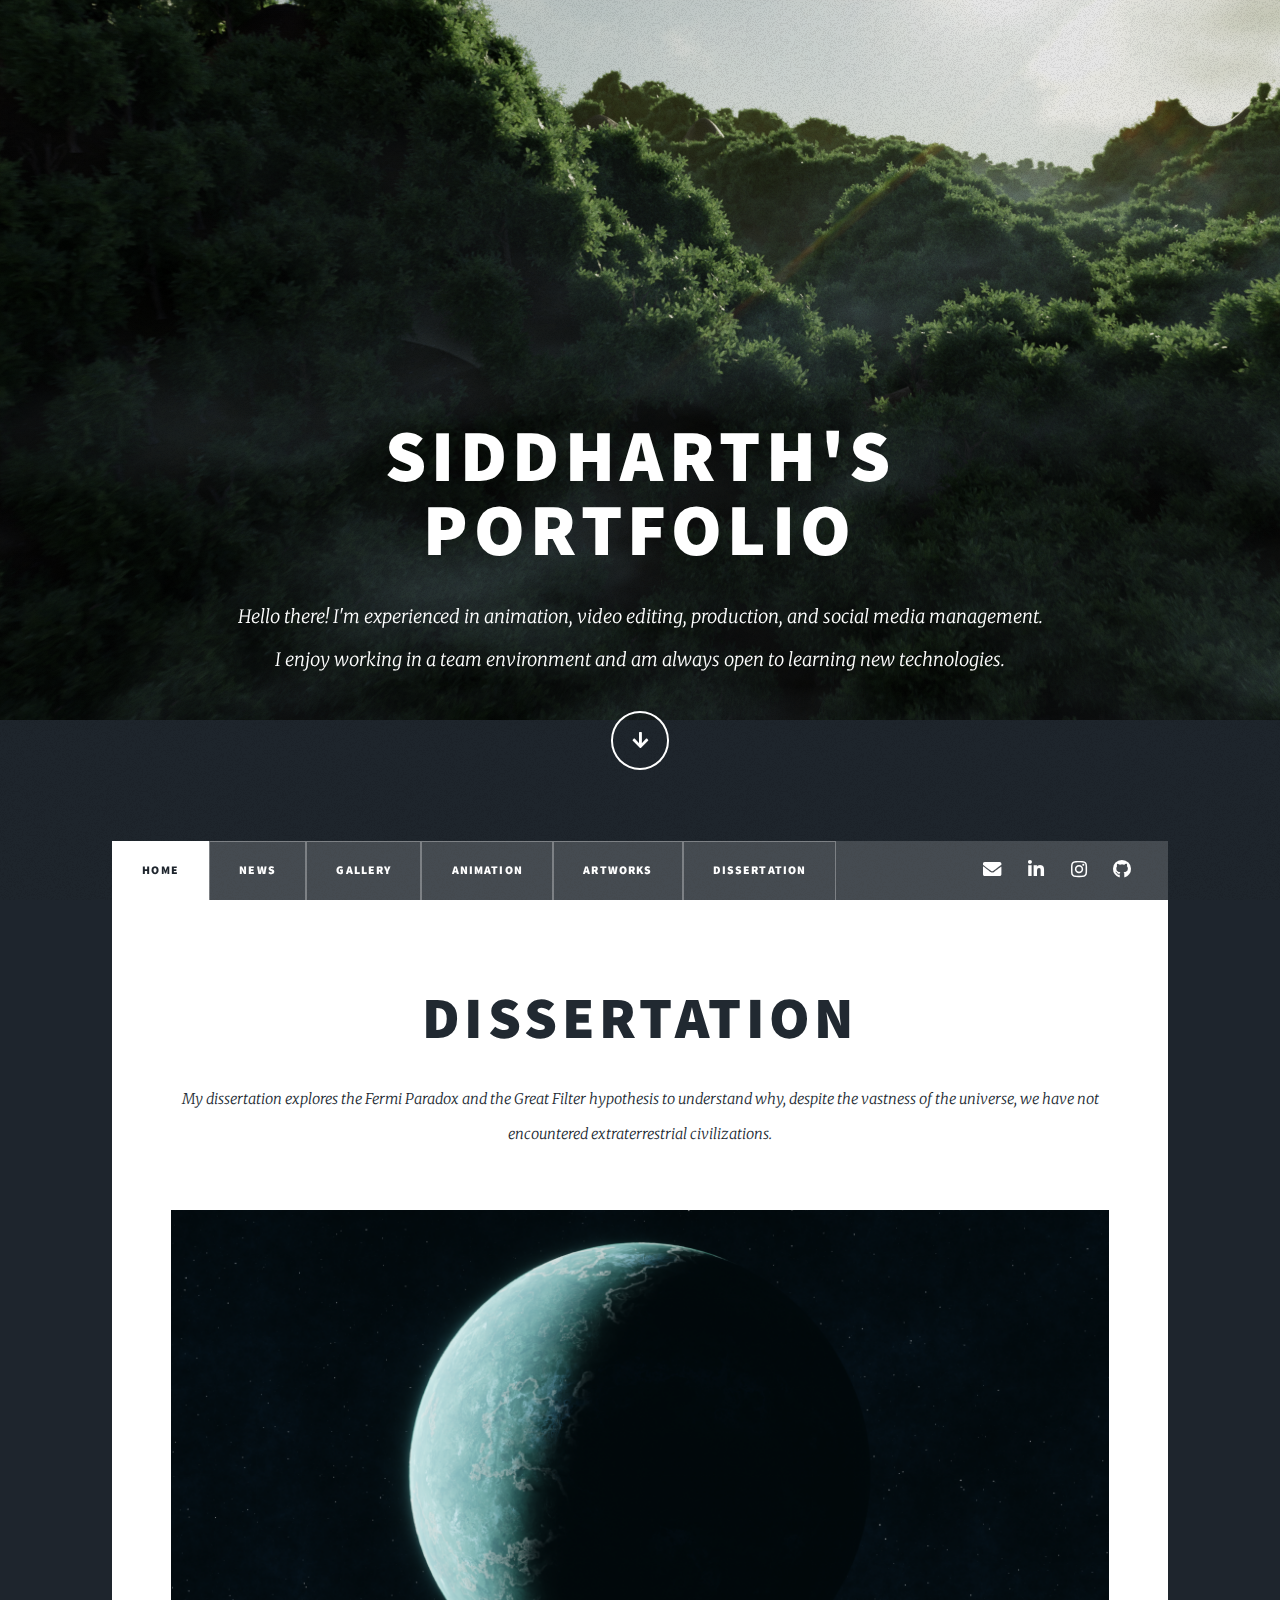
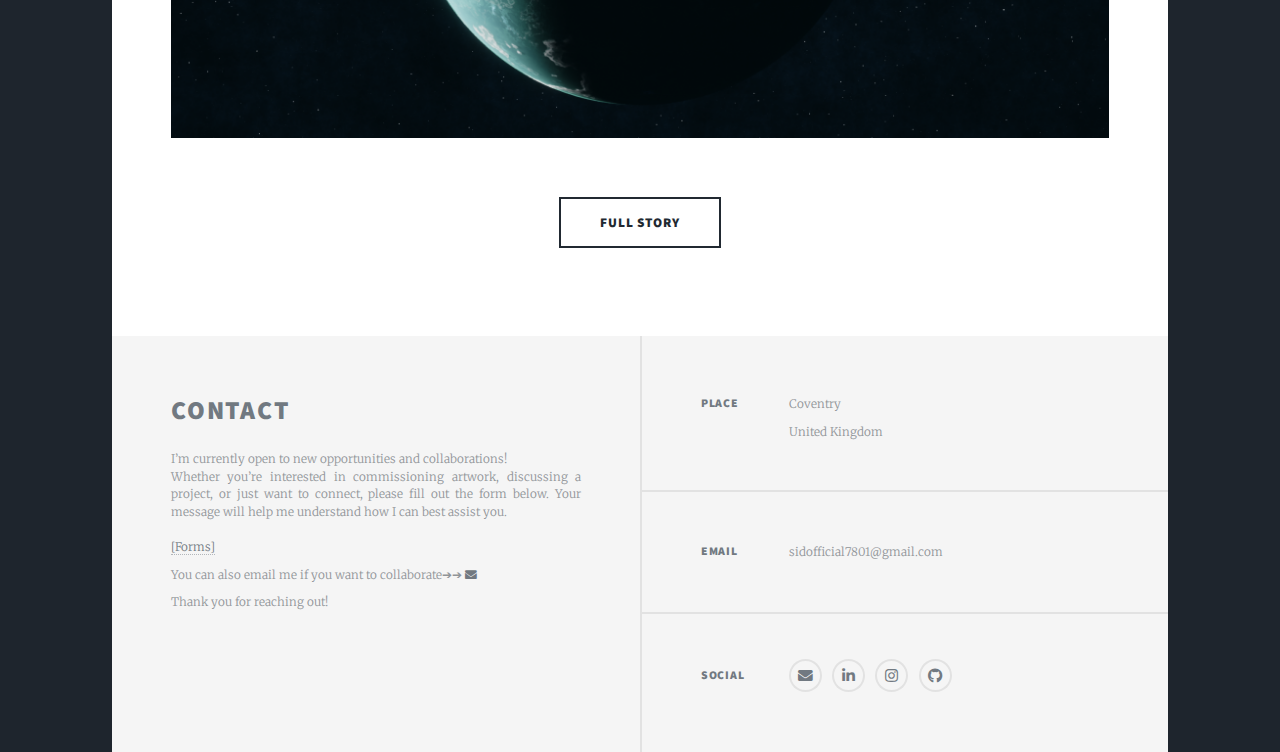
==== index.html @ 859a5190 "Add files via upload" ====
<!DOCTYPE HTML>
<html>
	<head>
		<title>Portfolio - Siddharth Balaji</title>
		<meta charset="utf-8" />
		<meta name="viewport" content="width=device-width, initial-scale=1, user-scalable=no" />
		<link rel="icon" type="image/png"  href="images\Logo.png"> 
		<link rel="stylesheet" href="assets/css/main.css" />
		<link rel="stylesheet" href="assets/css/news.css" />
		<link rel="stylesheet" href="assets/css/forms.css" />
		<link rel="stylesheet" href="http://cdnjs.cloudflare.com/ajax/libs/font-awesome/4.4.0/css/font-awesome.min.css">
		<noscript><link rel="stylesheet" href="assets/css/noscript.css" /></noscript>
	</head>
	<body class="is-preload">

		<!-- Wrapper -->
			<div id="wrapper" class="fade-in">

				<!-- Intro -->
					<div id="intro">
						<h1>Siddharth's<br />
						PORTFOLIO</h1>
						<p>Hello there! I'm experienced in animation, video editing, production, and social media management.<br /> 
							I enjoy working in a team environment and am always open to learning new technologies.</p>
						<ul class="actions">
							<li><a href="#header" class="button icon solid solo fa-arrow-down scrolly">Continue</a></li>
						</ul>
					</div>

				<!-- Header -->
					<header id="header">
						<a href="index.html" class="logo"><img src="images\Logo.png" alt="" /></a>
						<!-- <a href="index.html" class="logo">Siddharth Balaji</a> -->
					</header>

				<!-- Nav -->
					<nav id="nav">
						<ul class="links SMN_effect-26">
							<li class="active"><a href="index.html">Home</a></li>
							<li><a href="news.html">News</a></li>
							<li><a href="gallery.html">Gallery</a></li>
							<li><a href="animation.html">Animation</a></li>
							<li><a href="artworks.html">Artworks</a></li>
							<li><a href="dissertation.html">Dissertation</a></li>
							<!-- <li><a href="elements.html">Elements Reference</a></li> -->
						</ul>
						<ul class="icons">
							        <li><a href="mailto:sidofficial7801@gmail.com" class="icon solid fa-envelope"><span class="label"></span></a></li>
									<li><a href="https://www.linkedin.com/in/siddharthbalaji/" class="icon brands fa-linkedin"><span class="label"> linkedIn</span></a></li>
									<li><a href="https://www.instagram.com/1m2cool/" class="icon brands fa-instagram"><span class="label"> Instagram</span></a></li>
									<li><a href="https://github.com/sid-dhu" class="icon brands fa-github"><span class="label"> GitHub</span></a></li>
						</ul>
					</nav>

				<!-- Main -->
					<div id="main">

						<!-- Featured Post -->
							<article class="post featured">
								<header class="major">
									<!-- <span class="date">April 25, 2017</span> -->
									<h2><a>DISSERTATION</a></h2>
									<p>My dissertation explores the Fermi Paradox and the Great Filter hypothesis to 
										understand why, despite the vastness of the universe,
										 we have not encountered extraterrestrial civilizations.</p>
								</header>
								<a class="image main"><img src="images\Planet.png" alt="" /></a>
								<ul class="actions special">
									<li><a href="dissertation.html" class="button large">Full Story</a></li>
								</ul>
							</article>
					</div>

				<!-- Footer -->
					<footer id="footer">
						<section>
							<h2>CONTACT</h2>
							<p class="excerpt1">I’m currently open to new opportunities and collaborations! </br>
								Whether you’re interested in commissioning artwork, discussing a project, or 
								just want to connect, please fill out the form below. Your message will help me understand 
								how I can best assist you.</br></br>
							    <a href="https://forms.gle/4JjZ5H5tYvLgMqJ79" target="_blank">[Forms]</a>	</p>
								<p class="excerpt1">You can also email me if you want to collaborate</span><span>&#10132;</span><span>&#10132;</span>
								<a href="mailto:sidofficial7801@gmail.com" class="icon solid fa-envelope"></a></br></p>
							  <p class="excerpt1">Thank you for reaching out!</p>						
							<!-- <form method="post" action="#">
								<div class="fields">
									<div class="field">
										<label for="name">Name</label>
										<input type="text" name="name" id="name" />
									</div>
									<div class="field">
										<label for="email">Email</label>
										<input type="text" name="email" id="email" />
									</div>
									<div class="field">
										<label for="message">Message</label>
										<textarea name="message" id="message" rows="3"></textarea>
									</div>
								</div>
								<ul class="actions">
									<li><input type="submit" value="Send Message" /></li>
								</ul>
							</form> -->
						</section>
						<section class="split contact">
							<section class="alt">
								<h3>Place</h3>
								<p>Coventry<br />
								United Kingdom</p>
							</section>
							<section>
								<h3>Email</h3>
								<p>sidofficial7801@gmail.com</p>
							</section>
							<section>
								<h3>Social</h3>
								<ul class="icons alt">
									<li><a href="mailto:sidofficial7801@gmail.com" class="icon solid fa-envelope"><span class="label"></span></a></li>
									<li><a href="https://www.linkedin.com/in/siddharthbalaji/" class="icon brands fa-linkedin"><span class="label">linkedin</span></a></li>
									<li><a href="https://www.instagram.com/1m2cool/" class="icon brands fa-instagram"><span class="label">Instagram</span></a></li>
									<li><a href="https://github.com/sid-dhu" class="icon brands fa-github"><span class="label">github</span></a></li>
									
								</ul>
							</section>
						</section>
					</footer>

				<!-- Copyright -->
					<!-- <div id="copyright">
						<ul><li>&copy; Untitled</li><li>Design: <a href="https://html5up.net">HTML5 UP</a></li></ul>
					</div> -->

			</div>

		<!-- Scripts -->
			<script src="assets/js/jquery.min.js"></script>
			<script src="assets/js/jquery.scrollex.min.js"></script>
			<script src="assets/js/jquery.scrolly.min.js"></script>
			<script src="assets/js/browser.min.js"></script>
			<script src="assets/js/breakpoints.min.js"></script>
			<script src="assets/js/util.js"></script>
			<script src="assets/js/main.js"></script>

	</body>
</html>
---- assets/css/main.css ----
@import url(fontawesome-all.min.css);
@import url("https://fonts.googleapis.com/css?family=Merriweather:300,700,300italic,700italic|Source+Sans+Pro:900");



html, body, div, span, applet, object,
iframe, h1, h2, h3, h4, h5, h6, p, blockquote,
pre, a, abbr, acronym, address, big, cite,
code, del, dfn, em, img, ins, kbd, q, s, samp,
small, strike, strong, sub, sup, tt, var, b,
u, i, center, dl, dt, dd, ol, ul, li, fieldset,
form, label, legend, table, caption, tbody,
tfoot, thead, tr, th, td, article, aside,
canvas, details, embed, figure, figcaption,
footer, header, hgroup, menu, nav, output, ruby,
section, summary, time, mark, audio, video {
	margin: 0;
	padding: 0;
	border: 0;
	font-size: 100%;
	font: inherit;
	vertical-align: baseline;}

article, aside, details, figcaption, figure,
footer, header, hgroup, menu, nav, section {
	display: block;}

body {
	line-height: 1;
}

ol, ul {
	list-style: none;
}

blockquote, q {
	quotes: none;
}

	blockquote:before, blockquote:after, q:before, q:after {
		content: '';
		content: none;
	}

table {
	border-collapse: collapse;
	border-spacing: 0;
}

body {
	-webkit-text-size-adjust: none;
}

mark {
	background-color: transparent;
	color: inherit;
}

input::-moz-focus-inner {
	border: 0;
	padding: 0;
}

input, select, textarea {
	-moz-appearance: none;
	-webkit-appearance: none;
	-ms-appearance: none;
	appearance: none;
}

/* Basic */

	@-ms-viewport {
		width: device-width;
	}

	body {
		-ms-overflow-style: scrollbar;
	}

	@media screen and (max-width: 480px) {

		html, body {
			min-width: 320px;
		}

	}

	html {
		box-sizing: border-box;
	}

	*, *:before, *:after {
		box-sizing: inherit;
	}

	body {
		background-color: #1e252d;
	}

		body.is-preload *, body.is-preload *:before, body.is-preload *:after {
			-moz-animation: none !important;
			-webkit-animation: none !important;
			-ms-animation: none !important;
			animation: none !important;
			-moz-transition: none !important;
			-webkit-transition: none !important;
			-ms-transition: none !important;
			transition: none !important;
		}

/* Type */

	html {
		font-size: 16pt;
	}

		@media screen and (max-width: 1680px) {

			html {
				font-size: 12pt;
			}

		}

		@media screen and (max-width: 1280px) {

			html {
				font-size: 11pt;
			}

		}

		@media screen and (max-width: 360px) {

			html {
				font-size: 10pt;
			}

		}

	body {
		color: #212931;
	}

	body, input, select, textarea {
		font-family: "Merriweather", Georgia, serif;
		font-weight: 300;
		font-size: 1rem;
		line-height: 2.375;
	}

	a {
		-moz-transition: color 0.2s ease-in-out, background-color 0.2s ease-in-out, border-color 0.2s ease-in-out, box-shadow 0.2s ease-in-out;
		-webkit-transition: color 0.2s ease-in-out, background-color 0.2s ease-in-out, border-color 0.2s ease-in-out, box-shadow 0.2s ease-in-out;
		-ms-transition: color 0.2s ease-in-out, background-color 0.2s ease-in-out, border-color 0.2s ease-in-out, box-shadow 0.2s ease-in-out;
		transition: color 0.2s ease-in-out, background-color 0.2s ease-in-out, border-color 0.2s ease-in-out, box-shadow 0.2s ease-in-out;
		border-bottom: dotted 1px;
		text-decoration: none;
	}

		a:hover {
			border-bottom-color: transparent;
		}

	strong, b {
		font-weight: 600;
	}

	em, i {
		font-style: italic;
	}

	p {
		text-align: justify;
		margin: 0 0 2rem 0;
	}

	h1, h2, h3, h4, h5, h6 {
		font-family: "Source Sans Pro", Helvetica, sans-serif;
		font-weight: 900;
		line-height: 1.5;
		letter-spacing: 0.075em;
		text-transform: uppercase;
		margin: 0 0 1rem 0;
	}

		h1 a, h2 a, h3 a, h4 a, h5 a, h6 a {
			border-bottom: 0;
			color: inherit;
			text-decoration: none;
		}

	h1 {
		font-size: 4rem;
		line-height: 1.1;
		margin: 0 0 2rem 0;
	}

	h2 {
		font-size: 1.75rem;
		line-height: 1.3;
		margin: 0 0 1.5rem 0;
	}

	h3 {
		font-size: 1.25rem;
		margin: 0 0 1.5rem 0;
	}

	h4 {
		font-size: 1rem;
	}

	h5 {
		font-size: 0.9rem;
	}

	h6 {
		font-size: 0.8rem;
	}

	sub {
		font-size: 0.8rem;
		position: relative;
		top: 0.5rem;
	}

	sup {
		font-size: 0.8rem;
		position: relative;
		top: -0.5rem;
	}

	blockquote {
		border-left: solid 4px;
		font-style: italic;
		margin: 0 0 2rem 0;
		padding: 0.5rem 0 0.5rem 2rem;
	}

	code {
		border: solid 2px;
		font-family: "Courier New", monospace;
		font-size: 0.9rem;
		margin: 0 0.25rem;
		padding: 0.25rem 0.65rem;
	}

	pre {
		-webkit-overflow-scrolling: touch;
		font-family: "Courier New", monospace;
		font-size: 0.9rem;
		margin: 0 0 2rem 0;
	}

		pre code {
			display: block;
			line-height: 1.75;
			padding: 1rem 1.5rem;
			overflow-x: auto;
		}

	hr {
		border: 0;
		border-bottom: solid 2px;
		margin: 3rem 0;
	}

		hr.major {
			margin: 5rem 0;
		}

	.align-left {
		text-align: left;
	}

	.align-center {
		text-align: center;
	}

	#contentlogo {
		height: auto;
        width: 100%;
        font-size: 0px;
        display: flex;
	}

	.imagelogo {
		width: auto;
        height: 40px;
		margin-top: 90px;
		margin-left: 20px;
	  }

	  .imagelogo1 {
		width: auto;
        height: 150px;
		margin-left: 30px;
	  }
	
	.center {
		display: block;
		margin-left: auto;
		margin-right: auto;
		width: 50%;
	  }

	.align-right {
		text-align: right;
	}

	input, select, textarea {
		color: #212931;
	}

	a {
		color: #212931;
		border-bottom-color: rgba(33, 41, 49, 0.5);
	}

		a:hover {
			border-bottom-color: transparent;
			color: #18bfef !important;
		}

	strong, b {
		color: #212931;
	}

	h1, h2, h3, h4, h5, h6 {
		color: #212931;
	}

	blockquote {
		border-left-color: #eeeeee;
	}

	code {
		background: rgba(220, 220, 220, 0.25);
		border-color: #eeeeee;
	}

	hr {
		border-bottom-color: #eeeeee;
	}

/* Row */

	.row {
		display: flex;
		flex-wrap: wrap;
		box-sizing: border-box;
		align-items: stretch;
	}

		.row > * {
			box-sizing: border-box;
		}

		.row.gtr-uniform > * > :last-child {
			margin-bottom: 0;
		}

		.row.aln-left {
			justify-content: flex-start;
		}

		.row.aln-center {
			justify-content: center;
		}

		.row.aln-right {
			justify-content: flex-end;
		}

		.row.aln-top {
			align-items: flex-start;
		}

		.row.aln-middle {
			align-items: center;
		}

		.row.aln-bottom {
			align-items: flex-end;
		}

		.row > .imp {
			order: -1;
		}

		.row > .col-1 {
			width: 8.33333%;
		}

		.row > .off-1 {
			margin-left: 8.33333%;
		}

		.row > .col-2 {
			width: 16.66667%;
		}

		.row > .off-2 {
			margin-left: 16.66667%;
		}

		.row > .col-3 {
			width: 25%;
		}

		.row > .off-3 {
			margin-left: 25%;
		}

		.row > .col-4 {
			width: 33.33333%;
		}

		.row > .off-4 {
			margin-left: 33.33333%;
		}

		.row > .col-5 {
			width: 41.66667%;
		}

		.row > .off-5 {
			margin-left: 41.66667%;
		}

		.row > .col-6 {
			width: 50%;
		}

		.row > .off-6 {
			margin-left: 50%;
		}

		.row > .col-7 {
			width: 58.33333%;
		}

		.row > .off-7 {
			margin-left: 58.33333%;
		}

		.row > .col-8 {
			width: 66.66667%;
		}

		.row > .off-8 {
			margin-left: 66.66667%;
		}

		.row > .col-9 {
			width: 75%;
		}

		.row > .off-9 {
			margin-left: 75%;
		}

		.row > .col-10 {
			width: 83.33333%;
		}

		.row > .off-10 {
			margin-left: 83.33333%;
		}

		.row > .col-11 {
			width: 91.66667%;
		}

		.row > .off-11 {
			margin-left: 91.66667%;
		}

		.row > .col-12 {
			width: 100%;
		}

		.row > .off-12 {
			margin-left: 100%;
		}

		.row.gtr-0 {
			margin-top: 0;
			margin-left: 0rem;
		}

			.row.gtr-0 > * {
				padding: 0 0 0 0rem;
			}

			.row.gtr-0.gtr-uniform {
				margin-top: 0rem;
			}

				.row.gtr-0.gtr-uniform > * {
					padding-top: 0rem;
				}

		.row.gtr-25 {
			margin-top: 0;
			margin-left: -0.375rem;
		}

			.row.gtr-25 > * {
				padding: 0 0 0 0.375rem;
			}

			.row.gtr-25.gtr-uniform {
				margin-top: -0.375rem;
			}

				.row.gtr-25.gtr-uniform > * {
					padding-top: 0.375rem;
				}

		.row.gtr-50 {
			margin-top: 0;
			margin-left: -0.75rem;
		}

			.row.gtr-50 > * {
				padding: 0 0 0 0.75rem;
			}

			.row.gtr-50.gtr-uniform {
				margin-top: -0.75rem;
			}

				.row.gtr-50.gtr-uniform > * {
					padding-top: 0.75rem;
				}

		.row {
			margin-top: 0;
			margin-left: -1.5rem;
		}

			.row > * {
				padding: 0 0 0 1.5rem;
			}

			.row.gtr-uniform {
				margin-top: -1.5rem;
			}

				.row.gtr-uniform > * {
					padding-top: 1.5rem;
				}

		.row.gtr-150 {
			margin-top: 0;
			margin-left: -2.25rem;
		}

			.row.gtr-150 > * {
				padding: 0 0 0 2.25rem;
			}

			.row.gtr-150.gtr-uniform {
				margin-top: -2.25rem;
			}

				.row.gtr-150.gtr-uniform > * {
					padding-top: 2.25rem;
				}

		.row.gtr-200 {
			margin-top: 0;
			margin-left: -3rem;
		}

			.row.gtr-200 > * {
				padding: 0 0 0 3rem;
			}

			.row.gtr-200.gtr-uniform {
				margin-top: -3rem;
			}

				.row.gtr-200.gtr-uniform > * {
					padding-top: 3rem;
				}

		@media screen and (max-width: 1680px) {

			.row {
				display: flex;
				flex-wrap: wrap;
				box-sizing: border-box;
				align-items: stretch;
			}

				.row > * {
					box-sizing: border-box;
				}

				.row.gtr-uniform > * > :last-child {
					margin-bottom: 0;
				}

				.row.aln-left {
					justify-content: flex-start;
				}

				.row.aln-center {
					justify-content: center;
				}

				.row.aln-right {
					justify-content: flex-end;
				}

				.row.aln-top {
					align-items: flex-start;
				}

				.row.aln-middle {
					align-items: center;
				}

				.row.aln-bottom {
					align-items: flex-end;
				}

				.row > .imp-xlarge {
					order: -1;
				}

				.row > .col-1-xlarge {
					width: 8.33333%;
				}

				.row > .off-1-xlarge {
					margin-left: 8.33333%;
				}

				.row > .col-2-xlarge {
					width: 16.66667%;
				}

				.row > .off-2-xlarge {
					margin-left: 16.66667%;
				}

				.row > .col-3-xlarge {
					width: 25%;
				}

				.row > .off-3-xlarge {
					margin-left: 25%;
				}

				.row > .col-4-xlarge {
					width: 33.33333%;
				}

				.row > .off-4-xlarge {
					margin-left: 33.33333%;
				}

				.row > .col-5-xlarge {
					width: 41.66667%;
				}

				.row > .off-5-xlarge {
					margin-left: 41.66667%;
				}

				.row > .col-6-xlarge {
					width: 50%;
				}

				.row > .off-6-xlarge {
					margin-left: 50%;
				}

				.row > .col-7-xlarge {
					width: 58.33333%;
				}

				.row > .off-7-xlarge {
					margin-left: 58.33333%;
				}

				.row > .col-8-xlarge {
					width: 66.66667%;
				}

				.row > .off-8-xlarge {
					margin-left: 66.66667%;
				}

				.row > .col-9-xlarge {
					width: 75%;
				}

				.row > .off-9-xlarge {
					margin-left: 75%;
				}

				.row > .col-10-xlarge {
					width: 83.33333%;
				}

				.row > .off-10-xlarge {
					margin-left: 83.33333%;
				}

				.row > .col-11-xlarge {
					width: 91.66667%;
				}

				.row > .off-11-xlarge {
					margin-left: 91.66667%;
				}

				.row > .col-12-xlarge {
					width: 100%;
				}

				.row > .off-12-xlarge {
					margin-left: 100%;
				}

				.row.gtr-0 {
					margin-top: 0;
					margin-left: 0rem;
				}

					.row.gtr-0 > * {
						padding: 0 0 0 0rem;
					}

					.row.gtr-0.gtr-uniform {
						margin-top: 0rem;
					}

						.row.gtr-0.gtr-uniform > * {
							padding-top: 0rem;
						}

				.row.gtr-25 {
					margin-top: 0;
					margin-left: -0.375rem;
				}

					.row.gtr-25 > * {
						padding: 0 0 0 0.375rem;
					}

					.row.gtr-25.gtr-uniform {
						margin-top: -0.375rem;
					}

						.row.gtr-25.gtr-uniform > * {
							padding-top: 0.375rem;
						}

				.row.gtr-50 {
					margin-top: 0;
					margin-left: -0.75rem;
				}

					.row.gtr-50 > * {
						padding: 0 0 0 0.75rem;
					}

					.row.gtr-50.gtr-uniform {
						margin-top: -0.75rem;
					}

						.row.gtr-50.gtr-uniform > * {
							padding-top: 0.75rem;
						}

				.row {
					margin-top: 0;
					margin-left: -1.5rem;
				}

					.row > * {
						padding: 0 0 0 1.5rem;
					}

					.row.gtr-uniform {
						margin-top: -1.5rem;
					}

						.row.gtr-uniform > * {
							padding-top: 1.5rem;
						}

				.row.gtr-150 {
					margin-top: 0;
					margin-left: -2.25rem;
				}

					.row.gtr-150 > * {
						padding: 0 0 0 2.25rem;
					}

					.row.gtr-150.gtr-uniform {
						margin-top: -2.25rem;
					}

						.row.gtr-150.gtr-uniform > * {
							padding-top: 2.25rem;
						}

				.row.gtr-200 {
					margin-top: 0;
					margin-left: -3rem;
				}

					.row.gtr-200 > * {
						padding: 0 0 0 3rem;
					}

					.row.gtr-200.gtr-uniform {
						margin-top: -3rem;
					}

						.row.gtr-200.gtr-uniform > * {
							padding-top: 3rem;
						}

		}

		@media screen and (max-width: 1280px) {

			.row {
				display: flex;
				flex-wrap: wrap;
				box-sizing: border-box;
				align-items: stretch;
			}

				.row > * {
					box-sizing: border-box;
				}

				.row.gtr-uniform > * > :last-child {
					margin-bottom: 0;
				}

				.row.aln-left {
					justify-content: flex-start;
				}

				.row.aln-center {
					justify-content: center;
				}

				.row.aln-right {
					justify-content: flex-end;
				}

				.row.aln-top {
					align-items: flex-start;
				}

				.row.aln-middle {
					align-items: center;
				}

				.row.aln-bottom {
					align-items: flex-end;
				}

				.row > .imp-large {
					order: -1;
				}

				.row > .col-1-large {
					width: 8.33333%;
				}

				.row > .off-1-large {
					margin-left: 8.33333%;
				}

				.row > .col-2-large {
					width: 16.66667%;
				}

				.row > .off-2-large {
					margin-left: 16.66667%;
				}

				.row > .col-3-large {
					width: 25%;
				}

				.row > .off-3-large {
					margin-left: 25%;
				}

				.row > .col-4-large {
					width: 33.33333%;
				}

				.row > .off-4-large {
					margin-left: 33.33333%;
				}

				.row > .col-5-large {
					width: 41.66667%;
				}

				.row > .off-5-large {
					margin-left: 41.66667%;
				}

				.row > .col-6-large {
					width: 50%;
				}

				.row > .off-6-large {
					margin-left: 50%;
				}

				.row > .col-7-large {
					width: 58.33333%;
				}

				.row > .off-7-large {
					margin-left: 58.33333%;
				}

				.row > .col-8-large {
					width: 66.66667%;
				}

				.row > .off-8-large {
					margin-left: 66.66667%;
				}

				.row > .col-9-large {
					width: 75%;
				}

				.row > .off-9-large {
					margin-left: 75%;
				}

				.row > .col-10-large {
					width: 83.33333%;
				}

				.row > .off-10-large {
					margin-left: 83.33333%;
				}

				.row > .col-11-large {
					width: 91.66667%;
				}

				.row > .off-11-large {
					margin-left: 91.66667%;
				}

				.row > .col-12-large {
					width: 100%;
				}

				.row > .off-12-large {
					margin-left: 100%;
				}

				.row.gtr-0 {
					margin-top: 0;
					margin-left: 0rem;
				}

					.row.gtr-0 > * {
						padding: 0 0 0 0rem;
					}

					.row.gtr-0.gtr-uniform {
						margin-top: 0rem;
					}

						.row.gtr-0.gtr-uniform > * {
							padding-top: 0rem;
						}

				.row.gtr-25 {
					margin-top: 0;
					margin-left: -0.375rem;
				}

					.row.gtr-25 > * {
						padding: 0 0 0 0.375rem;
					}

					.row.gtr-25.gtr-uniform {
						margin-top: -0.375rem;
					}

						.row.gtr-25.gtr-uniform > * {
							padding-top: 0.375rem;
						}

				.row.gtr-50 {
					margin-top: 0;
					margin-left: -0.75rem;
				}

					.row.gtr-50 > * {
						padding: 0 0 0 0.75rem;
					}

					.row.gtr-50.gtr-uniform {
						margin-top: -0.75rem;
					}

						.row.gtr-50.gtr-uniform > * {
							padding-top: 0.75rem;
						}

				.row {
					margin-top: 0;
					margin-left: -1.5rem;
				}

					.row > * {
						padding: 0 0 0 1.5rem;
					}

					.row.gtr-uniform {
						margin-top: -1.5rem;
					}

						.row.gtr-uniform > * {
							padding-top: 1.5rem;
						}

				.row.gtr-150 {
					margin-top: 0;
					margin-left: -2.25rem;
				}

					.row.gtr-150 > * {
						padding: 0 0 0 2.25rem;
					}

					.row.gtr-150.gtr-uniform {
						margin-top: -2.25rem;
					}

						.row.gtr-150.gtr-uniform > * {
							padding-top: 2.25rem;
						}

				.row.gtr-200 {
					margin-top: 0;
					margin-left: -3rem;
				}

					.row.gtr-200 > * {
						padding: 0 0 0 3rem;
					}

					.row.gtr-200.gtr-uniform {
						margin-top: -3rem;
					}

						.row.gtr-200.gtr-uniform > * {
							padding-top: 3rem;
						}

		}

		@media screen and (max-width: 980px) {

			.row {
				display: flex;
				flex-wrap: wrap;
				box-sizing: border-box;
				align-items: stretch;
			}

				.row > * {
					box-sizing: border-box;
				}

				.row.gtr-uniform > * > :last-child {
					margin-bottom: 0;
				}

				.row.aln-left {
					justify-content: flex-start;
				}

				.row.aln-center {
					justify-content: center;
				}

				.row.aln-right {
					justify-content: flex-end;
				}

				.row.aln-top {
					align-items: flex-start;
				}

				.row.aln-middle {
					align-items: center;
				}

				.row.aln-bottom {
					align-items: flex-end;
				}

				.row > .imp-medium {
					order: -1;
				}

				.row > .col-1-medium {
					width: 8.33333%;
				}

				.row > .off-1-medium {
					margin-left: 8.33333%;
				}

				.row > .col-2-medium {
					width: 16.66667%;
				}

				.row > .off-2-medium {
					margin-left: 16.66667%;
				}

				.row > .col-3-medium {
					width: 25%;
				}

				.row > .off-3-medium {
					margin-left: 25%;
				}

				.row > .col-4-medium {
					width: 33.33333%;
				}

				.row > .off-4-medium {
					margin-left: 33.33333%;
				}

				.row > .col-5-medium {
					width: 41.66667%;
				}

				.row > .off-5-medium {
					margin-left: 41.66667%;
				}

				.row > .col-6-medium {
					width: 50%;
				}

				.row > .off-6-medium {
					margin-left: 50%;
				}

				.row > .col-7-medium {
					width: 58.33333%;
				}

				.row > .off-7-medium {
					margin-left: 58.33333%;
				}

				.row > .col-8-medium {
					width: 66.66667%;
				}

				.row > .off-8-medium {
					margin-left: 66.66667%;
				}

				.row > .col-9-medium {
					width: 75%;
				}

				.row > .off-9-medium {
					margin-left: 75%;
				}

				.row > .col-10-medium {
					width: 83.33333%;
				}

				.row > .off-10-medium {
					margin-left: 83.33333%;
				}

				.row > .col-11-medium {
					width: 91.66667%;
				}

				.row > .off-11-medium {
					margin-left: 91.66667%;
				}

				.row > .col-12-medium {
					width: 100%;
				}

				.row > .off-12-medium {
					margin-left: 100%;
				}

				.row.gtr-0 {
					margin-top: 0;
					margin-left: 0rem;
				}

					.row.gtr-0 > * {
						padding: 0 0 0 0rem;
					}

					.row.gtr-0.gtr-uniform {
						margin-top: 0rem;
					}

						.row.gtr-0.gtr-uniform > * {
							padding-top: 0rem;
						}

				.row.gtr-25 {
					margin-top: 0;
					margin-left: -0.375rem;
				}

					.row.gtr-25 > * {
						padding: 0 0 0 0.375rem;
					}

					.row.gtr-25.gtr-uniform {
						margin-top: -0.375rem;
					}

						.row.gtr-25.gtr-uniform > * {
							padding-top: 0.375rem;
						}

				.row.gtr-50 {
					margin-top: 0;
					margin-left: -0.75rem;
				}

					.row.gtr-50 > * {
						padding: 0 0 0 0.75rem;
					}

					.row.gtr-50.gtr-uniform {
						margin-top: -0.75rem;
					}

						.row.gtr-50.gtr-uniform > * {
							padding-top: 0.75rem;
						}

				.row {
					margin-top: 0;
					margin-left: -1.5rem;
				}

					.row > * {
						padding: 0 0 0 1.5rem;
					}

					.row.gtr-uniform {
						margin-top: -1.5rem;
					}

						.row.gtr-uniform > * {
							padding-top: 1.5rem;
						}

				.row.gtr-150 {
					margin-top: 0;
					margin-left: -2.25rem;
				}

					.row.gtr-150 > * {
						padding: 0 0 0 2.25rem;
					}

					.row.gtr-150.gtr-uniform {
						margin-top: -2.25rem;
					}

						.row.gtr-150.gtr-uniform > * {
							padding-top: 2.25rem;
						}

				.row.gtr-200 {
					margin-top: 0;
					margin-left: -3rem;
				}

					.row.gtr-200 > * {
						padding: 0 0 0 3rem;
					}

					.row.gtr-200.gtr-uniform {
						margin-top: -3rem;
					}

						.row.gtr-200.gtr-uniform > * {
							padding-top: 3rem;
						}

		}

		@media screen and (max-width: 736px) {

			.row {
				display: flex;
				flex-wrap: wrap;
				box-sizing: border-box;
				align-items: stretch;
			}

				.row > * {
					box-sizing: border-box;
				}

				.row.gtr-uniform > * > :last-child {
					margin-bottom: 0;
				}

				.row.aln-left {
					justify-content: flex-start;
				}

				.row.aln-center {
					justify-content: center;
				}

				.row.aln-right {
					justify-content: flex-end;
				}

				.row.aln-top {
					align-items: flex-start;
				}

				.row.aln-middle {
					align-items: center;
				}

				.row.aln-bottom {
					align-items: flex-end;
				}

				.row > .imp-small {
					order: -1;
				}

				.row > .col-1-small {
					width: 8.33333%;
				}

				.row > .off-1-small {
					margin-left: 8.33333%;
				}

				.row > .col-2-small {
					width: 16.66667%;
				}

				.row > .off-2-small {
					margin-left: 16.66667%;
				}

				.row > .col-3-small {
					width: 25%;
				}

				.row > .off-3-small {
					margin-left: 25%;
				}

				.row > .col-4-small {
					width: 33.33333%;
				}

				.row > .off-4-small {
					margin-left: 33.33333%;
				}

				.row > .col-5-small {
					width: 41.66667%;
				}

				.row > .off-5-small {
					margin-left: 41.66667%;
				}

				.row > .col-6-small {
					width: 50%;
				}

				.row > .off-6-small {
					margin-left: 50%;
				}

				.row > .col-7-small {
					width: 58.33333%;
				}

				.row > .off-7-small {
					margin-left: 58.33333%;
				}

				.row > .col-8-small {
					width: 66.66667%;
				}

				.row > .off-8-small {
					margin-left: 66.66667%;
				}

				.row > .col-9-small {
					width: 75%;
				}

				.row > .off-9-small {
					margin-left: 75%;
				}

				.row > .col-10-small {
					width: 83.33333%;
				}

				.row > .off-10-small {
					margin-left: 83.33333%;
				}

				.row > .col-11-small {
					width: 91.66667%;
				}

				.row > .off-11-small {
					margin-left: 91.66667%;
				}

				.row > .col-12-small {
					width: 100%;
				}

				.row > .off-12-small {
					margin-left: 100%;
				}

				.row.gtr-0 {
					margin-top: 0;
					margin-left: 0rem;
				}

					.row.gtr-0 > * {
						padding: 0 0 0 0rem;
					}

					.row.gtr-0.gtr-uniform {
						margin-top: 0rem;
					}

						.row.gtr-0.gtr-uniform > * {
							padding-top: 0rem;
						}

				.row.gtr-25 {
					margin-top: 0;
					margin-left: -0.375rem;
				}

					.row.gtr-25 > * {
						padding: 0 0 0 0.375rem;
					}

					.row.gtr-25.gtr-uniform {
						margin-top: -0.375rem;
					}

						.row.gtr-25.gtr-uniform > * {
							padding-top: 0.375rem;
						}

				.row.gtr-50 {
					margin-top: 0;
					margin-left: -0.75rem;
				}

					.row.gtr-50 > * {
						padding: 0 0 0 0.75rem;
					}

					.row.gtr-50.gtr-uniform {
						margin-top: -0.75rem;
					}

						.row.gtr-50.gtr-uniform > * {
							padding-top: 0.75rem;
						}

				.row {
					margin-top: 0;
					margin-left: -1.5rem;
				}

					.row > * {
						padding: 0 0 0 1.5rem;
					}

					.row.gtr-uniform {
						margin-top: -1.5rem;
					}

						.row.gtr-uniform > * {
							padding-top: 1.5rem;
						}

				.row.gtr-150 {
					margin-top: 0;
					margin-left: -2.25rem;
				}

					.row.gtr-150 > * {
						padding: 0 0 0 2.25rem;
					}

					.row.gtr-150.gtr-uniform {
						margin-top: -2.25rem;
					}

						.row.gtr-150.gtr-uniform > * {
							padding-top: 2.25rem;
						}

				.row.gtr-200 {
					margin-top: 0;
					margin-left: -3rem;
				}

					.row.gtr-200 > * {
						padding: 0 0 0 3rem;
					}

					.row.gtr-200.gtr-uniform {
						margin-top: -3rem;
					}

						.row.gtr-200.gtr-uniform > * {
							padding-top: 3rem;
						}

		}

		@media screen and (max-width: 480px) {

			.row {
				display: flex;
				flex-wrap: wrap;
				box-sizing: border-box;
				align-items: stretch;
			}

				.row > * {
					box-sizing: border-box;
				}

				.row.gtr-uniform > * > :last-child {
					margin-bottom: 0;
				}

				.row.aln-left {
					justify-content: flex-start;
				}

				.row.aln-center {
					justify-content: center;
				}

				.row.aln-right {
					justify-content: flex-end;
				}

				.row.aln-top {
					align-items: flex-start;
				}

				.row.aln-middle {
					align-items: center;
				}

				.row.aln-bottom {
					align-items: flex-end;
				}

				.row > .imp-xsmall {
					order: -1;
				}

				.row > .col-1-xsmall {
					width: 8.33333%;
				}

				.row > .off-1-xsmall {
					margin-left: 8.33333%;
				}

				.row > .col-2-xsmall {
					width: 16.66667%;
				}

				.row > .off-2-xsmall {
					margin-left: 16.66667%;
				}

				.row > .col-3-xsmall {
					width: 25%;
				}

				.row > .off-3-xsmall {
					margin-left: 25%;
				}

				.row > .col-4-xsmall {
					width: 33.33333%;
				}

				.row > .off-4-xsmall {
					margin-left: 33.33333%;
				}

				.row > .col-5-xsmall {
					width: 41.66667%;
				}

				.row > .off-5-xsmall {
					margin-left: 41.66667%;
				}

				.row > .col-6-xsmall {
					width: 50%;
				}

				.row > .off-6-xsmall {
					margin-left: 50%;
				}

				.row > .col-7-xsmall {
					width: 58.33333%;
				}

				.row > .off-7-xsmall {
					margin-left: 58.33333%;
				}

				.row > .col-8-xsmall {
					width: 66.66667%;
				}

				.row > .off-8-xsmall {
					margin-left: 66.66667%;
				}

				.row > .col-9-xsmall {
					width: 75%;
				}

				.row > .off-9-xsmall {
					margin-left: 75%;
				}

				.row > .col-10-xsmall {
					width: 83.33333%;
				}

				.row > .off-10-xsmall {
					margin-left: 83.33333%;
				}

				.row > .col-11-xsmall {
					width: 91.66667%;
				}

				.row > .off-11-xsmall {
					margin-left: 91.66667%;
				}

				.row > .col-12-xsmall {
					width: 100%;
				}

				.row > .off-12-xsmall {
					margin-left: 100%;
				}

				.row.gtr-0 {
					margin-top: 0;
					margin-left: 0rem;
				}

					.row.gtr-0 > * {
						padding: 0 0 0 0rem;
					}

					.row.gtr-0.gtr-uniform {
						margin-top: 0rem;
					}

						.row.gtr-0.gtr-uniform > * {
							padding-top: 0rem;
						}

				.row.gtr-25 {
					margin-top: 0;
					margin-left: -0.375rem;
				}

					.row.gtr-25 > * {
						padding: 0 0 0 0.375rem;
					}

					.row.gtr-25.gtr-uniform {
						margin-top: -0.375rem;
					}

						.row.gtr-25.gtr-uniform > * {
							padding-top: 0.375rem;
						}

				.row.gtr-50 {
					margin-top: 0;
					margin-left: -0.75rem;
				}

					.row.gtr-50 > * {
						padding: 0 0 0 0.75rem;
					}

					.row.gtr-50.gtr-uniform {
						margin-top: -0.75rem;
					}

						.row.gtr-50.gtr-uniform > * {
							padding-top: 0.75rem;
						}

				.row {
					margin-top: 0;
					margin-left: -1.5rem;
				}

					.row > * {
						padding: 0 0 0 1.5rem;
					}

					.row.gtr-uniform {
						margin-top: -1.5rem;
					}

						.row.gtr-uniform > * {
							padding-top: 1.5rem;
						}

				.row.gtr-150 {
					margin-top: 0;
					margin-left: -2.25rem;
				}

					.row.gtr-150 > * {
						padding: 0 0 0 2.25rem;
					}

					.row.gtr-150.gtr-uniform {
						margin-top: -2.25rem;
					}

						.row.gtr-150.gtr-uniform > * {
							padding-top: 2.25rem;
						}

				.row.gtr-200 {
					margin-top: 0;
					margin-left: -3rem;
				}

					.row.gtr-200 > * {
						padding: 0 0 0 3rem;
					}

					.row.gtr-200.gtr-uniform {
						margin-top: -3rem;
					}

						.row.gtr-200.gtr-uniform > * {
							padding-top: 3rem;
						}

		}

		@media screen and (max-width: 360px) {

			.row {
				display: flex;
				flex-wrap: wrap;
				box-sizing: border-box;
				align-items: stretch;
			}

				.row > * {
					box-sizing: border-box;
				}

				.row.gtr-uniform > * > :last-child {
					margin-bottom: 0;
				}

				.row.aln-left {
					justify-content: flex-start;
				}

				.row.aln-center {
					justify-content: center;
				}

				.row.aln-right {
					justify-content: flex-end;
				}

				.row.aln-top {
					align-items: flex-start;
				}

				.row.aln-middle {
					align-items: center;
				}

				.row.aln-bottom {
					align-items: flex-end;
				}

				.row > .imp-xxsmall {
					order: -1;
				}

				.row > .col-1-xxsmall {
					width: 8.33333%;
				}

				.row > .off-1-xxsmall {
					margin-left: 8.33333%;
				}

				.row > .col-2-xxsmall {
					width: 16.66667%;
				}

				.row > .off-2-xxsmall {
					margin-left: 16.66667%;
				}

				.row > .col-3-xxsmall {
					width: 25%;
				}

				.row > .off-3-xxsmall {
					margin-left: 25%;
				}

				.row > .col-4-xxsmall {
					width: 33.33333%;
				}

				.row > .off-4-xxsmall {
					margin-left: 33.33333%;
				}

				.row > .col-5-xxsmall {
					width: 41.66667%;
				}

				.row > .off-5-xxsmall {
					margin-left: 41.66667%;
				}

				.row > .col-6-xxsmall {
					width: 50%;
				}

				.row > .off-6-xxsmall {
					margin-left: 50%;
				}

				.row > .col-7-xxsmall {
					width: 58.33333%;
				}

				.row > .off-7-xxsmall {
					margin-left: 58.33333%;
				}

				.row > .col-8-xxsmall {
					width: 66.66667%;
				}

				.row > .off-8-xxsmall {
					margin-left: 66.66667%;
				}

				.row > .col-9-xxsmall {
					width: 75%;
				}

				.row > .off-9-xxsmall {
					margin-left: 75%;
				}

				.row > .col-10-xxsmall {
					width: 83.33333%;
				}

				.row > .off-10-xxsmall {
					margin-left: 83.33333%;
				}

				.row > .col-11-xxsmall {
					width: 91.66667%;
				}

				.row > .off-11-xxsmall {
					margin-left: 91.66667%;
				}

				.row > .col-12-xxsmall {
					width: 100%;
				}

				.row > .off-12-xxsmall {
					margin-left: 100%;
				}

				.row.gtr-0 {
					margin-top: 0;
					margin-left: 0rem;
				}

					.row.gtr-0 > * {
						padding: 0 0 0 0rem;
					}

					.row.gtr-0.gtr-uniform {
						margin-top: 0rem;
					}

						.row.gtr-0.gtr-uniform > * {
							padding-top: 0rem;
						}

				.row.gtr-25 {
					margin-top: 0;
					margin-left: -0.375rem;
				}

					.row.gtr-25 > * {
						padding: 0 0 0 0.375rem;
					}

					.row.gtr-25.gtr-uniform {
						margin-top: -0.375rem;
					}

						.row.gtr-25.gtr-uniform > * {
							padding-top: 0.375rem;
						}

				.row.gtr-50 {
					margin-top: 0;
					margin-left: -0.75rem;
				}

					.row.gtr-50 > * {
						padding: 0 0 0 0.75rem;
					}

					.row.gtr-50.gtr-uniform {
						margin-top: -0.75rem;
					}

						.row.gtr-50.gtr-uniform > * {
							padding-top: 0.75rem;
						}

				.row {
					margin-top: 0;
					margin-left: -1.5rem;
				}

					.row > * {
						padding: 0 0 0 1.5rem;
					}

					.row.gtr-uniform {
						margin-top: -1.5rem;
					}

						.row.gtr-uniform > * {
							padding-top: 1.5rem;
						}

				.row.gtr-150 {
					margin-top: 0;
					margin-left: -2.25rem;
				}

					.row.gtr-150 > * {
						padding: 0 0 0 2.25rem;
					}

					.row.gtr-150.gtr-uniform {
						margin-top: -2.25rem;
					}

						.row.gtr-150.gtr-uniform > * {
							padding-top: 2.25rem;
						}

				.row.gtr-200 {
					margin-top: 0;
					margin-left: -3rem;
				}

					.row.gtr-200 > * {
						padding: 0 0 0 3rem;
					}

					.row.gtr-200.gtr-uniform {
						margin-top: -3rem;
					}

						.row.gtr-200.gtr-uniform > * {
							padding-top: 3rem;
						}

		}

/* Box */

	.box {
		border: solid 2px;
		margin-bottom: 2rem;
		padding: 1.5rem;
	}

		.box > :last-child,
		.box > :last-child > :last-child,
		.box > :last-child > :last-child > :last-child {
			margin-bottom: 0;
		}

		.box.alt {
			border: 0;
			border-radius: 0;
			padding: 0;
		}

	.box {
		border-color: #eeeeee;
	}

/* Button */

	input[type="submit"],
	input[type="reset"],
	input[type="button"],
	button,
	.button {
		-moz-appearance: none;
		-webkit-appearance: none;
		-ms-appearance: none;
		appearance: none;
		-moz-transition: background-color 0.2s ease-in-out, box-shadow 0.2s ease-in-out, color 0.2s ease-in-out;
		-webkit-transition: background-color 0.2s ease-in-out, box-shadow 0.2s ease-in-out, color 0.2s ease-in-out;
		-ms-transition: background-color 0.2s ease-in-out, box-shadow 0.2s ease-in-out, color 0.2s ease-in-out;
		transition: background-color 0.2s ease-in-out, box-shadow 0.2s ease-in-out, color 0.2s ease-in-out;
		border: 0;
		border-radius: 0;
		cursor: pointer;
		display: inline-block;
		font-family: "Source Sans Pro", Helvetica, sans-serif;
		font-size: 0.8rem;
		font-weight: 900;
		letter-spacing: 0.075em;
		height: 3rem;
		line-height: 3rem;
		padding: 0 2rem;
		text-align: center;
		text-decoration: none;
		text-transform: uppercase;
		white-space: nowrap;
	}

		input[type="submit"].icon:before,
		input[type="reset"].icon:before,
		input[type="button"].icon:before,
		button.icon:before,
		.button.icon:before {
			margin-right: 0.5rem;
		}

		input[type="submit"].icon.solo,
		input[type="reset"].icon.solo,
		input[type="button"].icon.solo,
		button.icon.solo,
		.button.icon.solo {
			position: relative;
			width: 4rem;
			height: 4rem;
			line-height: 4rem;
			border-radius: 4rem;
			text-indent: 4rem;
			overflow: hidden;
			padding: 0;
			white-space: nowrap;
		}

			input[type="submit"].icon.solo:before,
			input[type="reset"].icon.solo:before,
			input[type="button"].icon.solo:before,
			button.icon.solo:before,
			.button.icon.solo:before {
				position: absolute;
				display: block;
				top: 0;
				left: 0;
				width: inherit;
				height: inherit;
				line-height: inherit;
				font-size: 1.25rem;
				margin-right: 0;
				text-align: center;
				text-indent: 0;
			}

		input[type="submit"].fit,
		input[type="reset"].fit,
		input[type="button"].fit,
		button.fit,
		.button.fit {
			width: 100%;
		}

		input[type="submit"].small,
		input[type="reset"].small,
		input[type="button"].small,
		button.small,
		.button.small {
			font-size: 0.7rem;
			height: 2.5rem;
			line-height: 2.5rem;
			padding: 0 1.5rem;
		}

		input[type="submit"].large,
		input[type="reset"].large,
		input[type="button"].large,
		button.large,
		.button.large {
			font-size: 0.9rem;
			height: 3.5rem;
			line-height: 3.5rem;
			padding: 0 2.75rem;
		}

		input[type="submit"].large,
		input[type="reset"].large,
		input[type="button"].large,
		button.large1,
		.button.large1 {
			font-size: 0.9rem;
			height: 3.5rem;
			line-height: 3.5rem;
			padding: 0 2.75rem;
			transform: translate(0, 250%);
		}

		@media screen and (max-width: 980px) {

			input[type="submit"],
			input[type="reset"],
			input[type="button"],
			button,
			.button {
				font-size: 0.9rem;
				height: 3.25rem;
				line-height: 3.25rem;
			}

				input[type="submit"].large,
				input[type="reset"].large,
				input[type="button"].large,
				button.large,
				.button.large {
					font-size: 1rem;
					height: 3.75rem;
					line-height: 3.75rem;
				}

				input[type="submit"].large,
				input[type="reset"].large,
				input[type="button"].large,
				button.large1,
				.button.large1 {
					font-size: 1rem;
					height: 3.75rem;
					line-height: 3.75rem;
				}

		}

		input[type="submit"].disabled, input[type="submit"]:disabled,
		input[type="reset"].disabled,
		input[type="reset"]:disabled,
		input[type="button"].disabled,
		input[type="button"]:disabled,
		button.disabled,
		button:disabled,
		.button.disabled,
		.button:disabled {
			pointer-events: none;
			opacity: 0.25;
		}

	input[type="submit"],
	input[type="reset"],
	input[type="button"],
	button,
	.button {
		background-color: transparent;
		box-shadow: inset 0 0 0 2px #212931;
		color: #212931 !important;
	}

		input[type="submit"]:hover,
		input[type="reset"]:hover,
		input[type="button"]:hover,
		button:hover,
		.button:hover {
			box-shadow: inset 0 0 0 2px #18bfef;
			color: #18bfef !important;
		}

		input[type="submit"].primary,
		input[type="reset"].primary,
		input[type="button"].primary,
		button.primary,
		.button.primary {
			background-color: #212931;
			box-shadow: none;
			color: #ffffff !important;
		}

			input[type="submit"].primary:hover,
			input[type="reset"].primary:hover,
			input[type="button"].primary:hover,
			button.primary:hover,
			.button.primary:hover {
				background-color: #18bfef;
			}

/* Form */

	form {
		margin: 0 0 2rem 0;
	}

		form > :last-child {
			margin-bottom: 0;
		}

		form > .fields {
			display: -moz-flex;
			display: -webkit-flex;
			display: -ms-flex;
			display: flex;
			-moz-flex-wrap: wrap;
			-webkit-flex-wrap: wrap;
			-ms-flex-wrap: wrap;
			flex-wrap: wrap;
			width: calc(100% + 3rem);
			margin: -1.5rem 0 2rem -1.5rem;
		}

			form > .fields > .field {
				-moz-flex-grow: 0;
				-webkit-flex-grow: 0;
				-ms-flex-grow: 0;
				flex-grow: 0;
				-moz-flex-shrink: 0;
				-webkit-flex-shrink: 0;
				-ms-flex-shrink: 0;
				flex-shrink: 0;
				padding: 1.5rem 0 0 1.5rem;
				width: calc(100% - 1.5rem);
			}

				form > .fields > .field.half {
					width: calc(50% - 0.75rem);
				}

				form > .fields > .field.third {
					width: calc(100%/3 - 0.5rem);
				}

				form > .fields > .field.quarter {
					width: calc(25% - 0.375rem);
				}

		@media screen and (max-width: 480px) {

			form > .fields {
				width: calc(100% + 3rem);
				margin: -1.5rem 0 2rem -1.5rem;
			}

				form > .fields > .field {
					padding: 1.5rem 0 0 1.5rem;
					width: calc(100% - 1.5rem);
				}

					form > .fields > .field.half {
						width: calc(100% - 1.5rem);
					}

					form > .fields > .field.third {
						width: calc(100% - 1.5rem);
					}

					form > .fields > .field.quarter {
						width: calc(100% - 1.5rem);
					}

		}

	label {
		display: block;
		font-family: "Source Sans Pro", Helvetica, sans-serif;
		font-weight: 900;
		line-height: 1.5;
		letter-spacing: 0.075em;
		font-size: 0.8rem;
		text-transform: uppercase;
		margin: 0 0 0.75rem 0;
	}

		@media screen and (max-width: 980px) {

			label {
				font-size: 0.9rem;
			}

		}

	input[type="text"],
	input[type="password"],
	input[type="email"],
	select,
	textarea {
		-moz-appearance: none;
		-webkit-appearance: none;
		-ms-appearance: none;
		appearance: none;
		background: transparent;
		border-radius: 0;
		border: solid 2px;
		color: inherit;
		display: block;
		outline: 0;
		padding: 0 1rem;
		text-decoration: none;
		width: 100%;
	}

		input[type="text"]:invalid,
		input[type="password"]:invalid,
		input[type="email"]:invalid,
		select:invalid,
		textarea:invalid {
			box-shadow: none;
		}

	select {
		background-size: 1.25rem;
		background-repeat: no-repeat;
		background-position: calc(100% - 1rem) center;
		height: 3rem;
		padding-right: 3rem;
		text-overflow: ellipsis;
	}

		select:focus::-ms-value {
			background-color: transparent;
		}

		select::-ms-expand {
			display: none;
		}

	input[type="text"],
	input[type="password"],
	input[type="email"],
	select {
		height: 3rem;
	}

	textarea {
		padding: 0.75rem 1rem;
	}

	input[type="checkbox"],
	input[type="radio"] {
		-moz-appearance: none;
		-webkit-appearance: none;
		-ms-appearance: none;
		appearance: none;
		display: block;
		float: left;
		margin-right: -2rem;
		opacity: 0;
		width: 1rem;
		z-index: -1;
	}

		input[type="checkbox"] + label,
		input[type="radio"] + label {
			text-decoration: none;
			cursor: pointer;
			display: inline-block;
			font-size: 1rem;
			letter-spacing: 0;
			font-family: "Merriweather", Georgia, serif;
			text-transform: none;
			font-weight: 300;
			padding-left: 2.8rem;
			padding-right: 1rem;
			position: relative;
		}

			input[type="checkbox"] + label:before,
			input[type="radio"] + label:before {
				-moz-osx-font-smoothing: grayscale;
				-webkit-font-smoothing: antialiased;
				display: inline-block;
				font-style: normal;
				font-variant: normal;
				text-rendering: auto;
				line-height: 1;
				text-transform: none !important;
				font-family: 'Font Awesome 5 Free';
				font-weight: 900;
			}

			input[type="checkbox"] + label:before,
			input[type="radio"] + label:before {
				border-radius: 0;
				border: solid 2px;
				content: '';
				display: inline-block;
				font-size: 0.8rem;
				height: 1.8rem;
				left: 0;
				line-height: 1.65rem;
				position: absolute;
				text-align: center;
				top: -0.125rem;
				width: 1.8rem;
			}

		input[type="checkbox"]:checked + label:before,
		input[type="radio"]:checked + label:before {
			content: '\f00c';
		}

	input[type="checkbox"] + label:before {
		border-radius: 0;
	}

	input[type="radio"] + label:before {
		border-radius: 100%;
	}

	::-webkit-input-placeholder {
		opacity: 1.0;
	}

	:-moz-placeholder {
		opacity: 1.0;
	}

	::-moz-placeholder {
		opacity: 1.0;
	}

	:-ms-input-placeholder {
		opacity: 1.0;
	}

	label {
		color: #212931;
	}

	input[type="text"],
	input[type="password"],
	input[type="email"],
	select,
	textarea {
		border-color: #eeeeee;
	}

		input[type="text"]:focus,
		input[type="password"]:focus,
		input[type="email"]:focus,
		select:focus,
		textarea:focus {
			border-color: #18bfef;
		}

	select {
		background-image: url("data:image/svg+xml;charset=utf8,%3Csvg xmlns='http://www.w3.org/2000/svg' width='40' height='40' preserveAspectRatio='none' viewBox='0 0 40 40'%3E%3Cpath d='M9.4,12.3l10.4,10.4l10.4-10.4c0.2-0.2,0.5-0.4,0.9-0.4c0.3,0,0.6,0.1,0.9,0.4l3.3,3.3c0.2,0.2,0.4,0.5,0.4,0.9 c0,0.4-0.1,0.6-0.4,0.9L20.7,31.9c-0.2,0.2-0.5,0.4-0.9,0.4c-0.3,0-0.6-0.1-0.9-0.4L4.3,17.3c-0.2-0.2-0.4-0.5-0.4-0.9 c0-0.4,0.1-0.6,0.4-0.9l3.3-3.3c0.2-0.2,0.5-0.4,0.9-0.4S9.1,12.1,9.4,12.3z' fill='%23eeeeee' /%3E%3C/svg%3E");
	}

		select option {
			background-color: #ffffff;
			color: #212931;
		}

	.select-wrapper:before {
		color: #eeeeee;
	}

	input[type="checkbox"] + label,
	input[type="radio"] + label {
		color: #212931;
	}

		input[type="checkbox"] + label:before,
		input[type="radio"] + label:before {
			border-color: #eeeeee;
		}

	input[type="checkbox"]:checked + label:before,
	input[type="radio"]:checked + label:before {
		background-color: #212931;
		border-color: #212931;
		color: #ffffff;
	}

	input[type="checkbox"]:focus + label:before,
	input[type="radio"]:focus + label:before {
		border-color: #18bfef;
	}

	::-webkit-input-placeholder {
		color: #909498 !important;
	}

	:-moz-placeholder {
		color: #909498 !important;
	}

	::-moz-placeholder {
		color: #909498 !important;
	}

	:-ms-input-placeholder {
		color: #909498 !important;
	}

	.formerize-placeholder {
		color: #909498 !important;
	}

/* Icon */

	.icon {
		text-decoration: none;
		border-bottom: none;
		position: relative;
	}

		.icon:before {
			-moz-osx-font-smoothing: grayscale;
			-webkit-font-smoothing: antialiased;
			display: inline-block;
			font-style: normal;
			font-variant: normal;
			text-rendering: auto;
			line-height: 1;
			text-transform: none !important;
			font-family: 'Font Awesome 5 Free';
			font-weight: 400;
		}

		.icon > .label {
			display: none;
		}

		.icon:before {
			line-height: inherit;
		}

		.icon.solid:before {
			font-weight: 900;
		}

		.icon.brands:before {
			font-family: 'Font Awesome 5 Brands';
		}

/* Image */


   
	.image {
		border: 0;
		display: inline-block;
		position: relative;
	}
	
	.im:hover {
	    transform: scale(1.2);
		z-index: 1;
		transition: 1s;
	}

		.image img {
			display: block;
		}

		.image.left, .image.right {
			max-width: 40%;
		}

			.image.left img, .image.right img {
				width: 100%;
			}

		.image.left {
			float: left;
			margin: 0 2rem 2rem 0;
			top: 0.75rem;
		}

		.image.right {
			float: right;
			margin: 0 0 2rem 2rem;
			top: 0.75rem;
		}

		.image.fit {
			display: block;
			margin: 2.5rem 0;
			width: 100%;
		}

			.image.fit:first-child {
				margin-top: 0;
			}

			.image.fit img {
				width: 100%;
			}

		.image.main {
			display: block;
			margin: 4rem 0;
			width: 100%;
		}

			.image.main:first-child {
				margin-top: 0;
			}

			.image.main img {
				width: 100%;
			}

		@media screen and (max-width: 736px) {

			.image.fit {
				margin: 2rem 0;
			}

			.image.main {
				margin: 2rem 0;
			}

		}
		

	a.image {
		overflow: hidden;
	}

		a.image img {
			-moz-transition: -moz-transform 0.2s ease-out;
			-webkit-transition: -webkit-transform 0.2s ease-out;
			-ms-transition: -ms-transform 0.2s ease-out;
			transition: transform 0.2s ease-out;
		}

		a.image:hover img {
			-moz-transform: scale(1.05);
			-webkit-transform: scale(1.05);
			-ms-transform: scale(1.05);
			transform: scale(1.05);
		}

/* Actions */

	ul.actions {
		display: -moz-flex;
		display: -webkit-flex;
		display: -ms-flex;
		display: flex;
		cursor: default;
		list-style: none;
		margin-left: -1rem;
		padding-left: 0;
	}

		ul.actions li {
			padding: 0 0 0 1rem;
			vertical-align: middle;
		}

		ul.actions.special {
			-moz-justify-content: center;
			-webkit-justify-content: center;
			-ms-justify-content: center;
			justify-content: center;
			width: 100%;
			margin-left: 0;
		}

			ul.actions.special li:first-child {
				padding-left: 0;
			}

		ul.actions.stacked {
			-moz-flex-direction: column;
			-webkit-flex-direction: column;
			-ms-flex-direction: column;
			flex-direction: column;
			margin-left: 0;
		}

			ul.actions.stacked li {
				padding: 1.3rem 0 0 0;
			}

				ul.actions.stacked li:first-child {
					padding-top: 0;
				}

		ul.actions.fit {
			width: calc(100% + 1rem);
		}

			ul.actions.fit li {
				-moz-flex-grow: 1;
				-webkit-flex-grow: 1;
				-ms-flex-grow: 1;
				flex-grow: 1;
				-moz-flex-shrink: 1;
				-webkit-flex-shrink: 1;
				-ms-flex-shrink: 1;
				flex-shrink: 1;
				width: 100%;
			}

				ul.actions.fit li > * {
					width: 100%;
				}

			ul.actions.fit.stacked {
				width: 100%;
			}

		@media screen and (max-width: 480px) {

			ul.actions:not(.fixed) {
				-moz-flex-direction: column;
				-webkit-flex-direction: column;
				-ms-flex-direction: column;
				flex-direction: column;
				margin-left: 0;
				width: 100% !important;
			}

				ul.actions:not(.fixed) li {
					-moz-flex-grow: 1;
					-webkit-flex-grow: 1;
					-ms-flex-grow: 1;
					flex-grow: 1;
					-moz-flex-shrink: 1;
					-webkit-flex-shrink: 1;
					-ms-flex-shrink: 1;
					flex-shrink: 1;
					padding: 1rem 0 0 0;
					text-align: center;
					width: 100%;
				}

					ul.actions:not(.fixed) li > * {
						width: 100%;
					}

					ul.actions:not(.fixed) li:first-child {
						padding-top: 0;
					}

					ul.actions:not(.fixed) li input[type="submit"],
					ul.actions:not(.fixed) li input[type="reset"],
					ul.actions:not(.fixed) li input[type="button"],
					ul.actions:not(.fixed) li button,
					ul.actions:not(.fixed) li .button {
						width: 100%;
					}

						ul.actions:not(.fixed) li input[type="submit"].icon:before,
						ul.actions:not(.fixed) li input[type="reset"].icon:before,
						ul.actions:not(.fixed) li input[type="button"].icon:before,
						ul.actions:not(.fixed) li button.icon:before,
						ul.actions:not(.fixed) li .button.icon:before {
							margin-left: -0.5rem;
						}

		}

/* Icons */

	ul.icons {
		cursor: default;
		list-style: none;
		padding-left: 0;
	}

		ul.icons li {
			display: inline-block;
			padding: 0 0.5rem 0 0;
			vertical-align: middle;
		}

			ul.icons li:last-child {
				padding-right: 0;
			}

			ul.icons li .icon:before {
				width: 2.25rem;
				height: 2.25rem;
				line-height: 2.25rem;
				display: inline-block;
				text-align: center;
				border-radius: 100%;
				font-size: 1.25rem;
			}

		ul.icons.alt li .icon:before {
			-moz-transition: color 0.2s ease-in-out, background-color 0.2s ease-in-out, border-color 0.2s ease-in-out, box-shadow 0.2s ease-in-out;
			-webkit-transition: color 0.2s ease-in-out, background-color 0.2s ease-in-out, border-color 0.2s ease-in-out, box-shadow 0.2s ease-in-out;
			-ms-transition: color 0.2s ease-in-out, background-color 0.2s ease-in-out, border-color 0.2s ease-in-out, box-shadow 0.2s ease-in-out;
			transition: color 0.2s ease-in-out, background-color 0.2s ease-in-out, border-color 0.2s ease-in-out, box-shadow 0.2s ease-in-out;
			font-size: 1rem;
		}

/* List */

	ol {
		list-style: decimal;
		margin: 0 0 2rem 0;
		padding-left: 1.25rem;
	}

		ol li {
			padding-left: 0.25rem;
		}

	ul {
		list-style: disc;
		margin: 0 0 2rem 0;
		padding-left: 1rem;
	}

		ul li {
			padding-left: 0.5rem;
		}

		ul.divided {
			list-style: none;
			padding-left: 0;
		}

			ul.divided li {
				border-top: solid 1px;
				padding: 0.5rem 0;
			}

				ul.divided li:first-child {
					border-top: 0;
					padding-top: 0;
				}

	dl {
		margin: 0 0 2rem 0;
	}

		dl dt {
			display: block;
			font-weight: 600;
			margin: 0 0 1rem 0;
		}

		dl dd {
			margin-left: 2rem;
		}

	ul.divided li {
		border-top-color: #eeeeee;
	}

	ul.icons li a.icon:hover:before {
		color: #18bfef;
	}

	ul.icons.alt li .icon:before {
		box-shadow: inset 0 0 0 2px #eeeeee;
	}

	ul.icons.alt li a.icon:hover:before {
		box-shadow: inset 0 0 0 2px #18bfef;
	}

/* Section/Article */

	section.special, article.special {
		text-align: center;
	}

	header {
		cursor: default;
	}

		header > .date {
			display: block;
			font-size: 0.8rem;
			height: 1;
			margin: 0 0 1rem 0;
			position: relative;
		}

		header > p {
			font-style: italic;
		}

		header > h1 + p {
			font-size: 1.1rem;
			margin-top: -0.5rem;
			line-height: 2;
		}

		header > h2 + p {
			font-size: 1rem;
			margin-top: -0.75rem;
		}

		header > h3 + p {
			font-size: 0.9rem;
			margin-top: -0.75rem;
		}

		header > h4 + p {
			font-size: 0.8rem;
			margin-top: -0.75rem;
		}

		header.major {
			margin: 0 0 4rem 0;
			text-align: center;
		}

			header.major > :last-child {
				margin-bottom: 0;
			}

			header.major > p {
				margin-top: 0;
				text-align: center;
			}

			header.major > .date {
				font-size: 1rem;
				margin: 0 0 4rem 0;
			}

				header.major > .date:before, header.major > .date:after {
					content: '';
					display: block;
					position: absolute;
					top: 50%;
					width: calc(50% - 6rem);
					border-top: solid 2px;
				}

				header.major > .date:before {
					left: 0;
				}

				header.major > .date:after {
					right: 0;
				}

		@media screen and (max-width: 980px) {

			header br {
				display: none;
			}

		}

		@media screen and (max-width: 736px) {

			header.major {
				margin: 0 0 2rem 0;
			}

		}

	header.major .date:before, header.major .date:after {
		border-top-color: #eeeeee;
	}

/* Table */

	.table-wrapper {
		-webkit-overflow-scrolling: touch;
		overflow-x: auto;
	}

	table {
		margin: 0 0 2rem 0;
		width: 100%;
	}

		table tbody tr {
			border: solid 1px;
			border-left: 0;
			border-right: 0;
		}

		table td {
			padding: 0.75rem 0.75rem;
		}

		table th {
			font-family: "Source Sans Pro", Helvetica, sans-serif;
			font-size: 0.8rem;
			font-weight: 900;
			letter-spacing: 0.075em;
			line-height: 1.5;
			padding: 0 0.75rem 0.75rem 0.75rem;
			text-align: left;
			text-transform: uppercase;
		}

			@media screen and (max-width: 980px) {

				table th {
					font-size: 0.9rem;
				}

			}

		table thead {
			border-bottom: solid 2px;
		}

		table tfoot {
			border-top: solid 2px;
		}

		table.alt {
			border-collapse: separate;
		}

			table.alt tbody tr td {
				border: solid 1px;
				border-left-width: 0;
				border-top-width: 0;
			}

				table.alt tbody tr td:first-child {
					border-left-width: 1px;
				}

			table.alt tbody tr:first-child td {
				border-top-width: 1px;
			}

			table.alt thead {
				border-bottom: 0;
			}

			table.alt tfoot {
				border-top: 0;
			}

	table tbody tr {
		border-color: #eeeeee;
	}

		table tbody tr:nth-child(2n + 1) {
			background-color: rgba(220, 220, 220, 0.25);
		}

	table th {
		color: #212931;
	}

	table thead {
		border-bottom-color: #eeeeee;
	}

	table tfoot {
		border-top-color: #eeeeee;
	}

	table.alt tbody tr td {
		border-color: #eeeeee;
	}

/* Pagination */

	.pagination {
		display: -moz-inline-flex;
		display: -webkit-inline-flex;
		display: -ms-inline-flex;
		display: inline-flex;
		-moz-user-select: none;
		-webkit-user-select: none;
		-ms-user-select: none;
		user-select: none;
		cursor: default;
		list-style: none;
		margin: 0 0 2rem 2px;
		padding: 0;
	}

		.pagination a, .pagination span {
			-moz-transition: background-color 0.2s ease-in-out, border-color 0.2s ease-in-out, box-shadow 0.2s ease-in-out, color 0.2s ease-in-out;
			-webkit-transition: background-color 0.2s ease-in-out, border-color 0.2s ease-in-out, box-shadow 0.2s ease-in-out, color 0.2s ease-in-out;
			-ms-transition: background-color 0.2s ease-in-out, border-color 0.2s ease-in-out, box-shadow 0.2s ease-in-out, color 0.2s ease-in-out;
			transition: background-color 0.2s ease-in-out, border-color 0.2s ease-in-out, box-shadow 0.2s ease-in-out, color 0.2s ease-in-out;
			border: solid 2px;
			display: inline-block;
			font-family: "Source Sans Pro", Helvetica, sans-serif;
			font-size: 0.8rem;
			font-weight: 900;
			height: 3rem;
			letter-spacing: 0.075em;
			line-height: calc(3rem - 4px);
			margin-left: -2px;
			min-width: 3rem;
			position: relative;
			text-align: center;
			text-decoration: none;
			text-transform: uppercase;
		}

		.pagination .next, .pagination .previous {
			text-decoration: none;
			padding: 0 1.75rem;
		}

			.pagination .next:before, .pagination .previous:before {
				-moz-osx-font-smoothing: grayscale;
				-webkit-font-smoothing: antialiased;
				display: inline-block;
				font-style: normal;
				font-variant: normal;
				text-rendering: auto;
				line-height: 1;
				text-transform: none !important;
				font-family: 'Font Awesome 5 Free';
				font-weight: 900;
			}

			.pagination .next:before, .pagination .previous:before {
				display: inline-block;
				color: inherit !important;
				line-height: inherit;
			}

		.pagination .previous:before {
			content: '\f104';
			margin-right: 0.9375em;
		}

		.pagination .next:before {
			content: '\f105';
			float: right;
			margin-left: 0.9375em;
		}

		@media screen and (max-width: 980px) {

			.pagination a, .pagination span {
				font-size: 0.9rem;
			}

		}

		@media screen and (max-width: 480px) {

			.pagination .page, .pagination .extra {
				display: none;
			}

		}

	.pagination a, .pagination span {
		border-color: #eeeeee;
	}

	.pagination a {
		color: #212931 !important;
	}

		.pagination a:hover {
			color: #18bfef !important;
			border-color: #18bfef;
			z-index: 1;
		}

			.pagination a:hover + a,
			.pagination a:hover + span {
				border-left-color: #18bfef;
			}

		.pagination a.active {
			background-color: #eeeeee;
		}

	.pagination span {
		color: #eeeeee;
	}

/* Wrapper */

	#wrapper {
		-moz-transition: opacity 0.5s ease;
		-webkit-transition: opacity 0.5s ease;
		-ms-transition: opacity 0.5s ease;
		transition: opacity 0.5s ease;
		position: relative;
		z-index: 1;
		overflow: hidden;
	}

		#wrapper > .bg {
			position: absolute;
			top: 0;
			left: 0;
			width: 100%;
			height: 100%;
			background-color: #212931;
			background-image: url("../../images/overlay.png"), linear-gradient(0deg, rgba(0, 0, 0, 0.1), rgba(0, 0, 0, 0.1)), url("../../images/Forest.png");
			background-size: auto,								auto,														100% auto;
			background-position: center,								center,														top center;
			background-repeat: repeat,								no-repeat,													no-repeat;
			background-attachment: scroll,								scroll,														scroll;
			z-index: -1;
		}

			#wrapper > .bg.fixed {
				position: fixed;
				width: 100vw;
				height: 100vh;
			}

		#wrapper.fade-in:before {
			pointer-events: none;
			-moz-transition: opacity 1s ease-in-out;
			-webkit-transition: opacity 1s ease-in-out;
			-ms-transition: opacity 1s ease-in-out;
			transition: opacity 1s ease-in-out;
			-moz-transition-delay: 0.75s;
			-webkit-transition-delay: 0.75s;
			-ms-transition-delay: 0.75s;
			transition-delay: 0.75s;
			background: #1e252d;
			content: '';
			display: block;
			height: 100%;
			left: 0;
			opacity: 0;
			position: fixed;
			top: 0;
			width: 100%;
		}

		body.is-preload #wrapper.fade-in:before {
			opacity: 1;
		}

		@media screen and (orientation: portrait) {

			#wrapper > .bg {
				background-size: auto,								auto,														auto 175%;
			}

		}

/* Intro */

	#intro {
		color: #ffffff;
		padding: 8rem 4rem 6rem 4rem ;
		-moz-align-items: center;
		-webkit-align-items: center;
		-ms-align-items: center;
		align-items: center;
		display: -moz-flex;
		display: -webkit-flex;
		display: -ms-flex;
		display: flex;
		-moz-flex-direction: column;
		-webkit-flex-direction: column;
		-ms-flex-direction: column;
		flex-direction: column;
		-moz-justify-content: -moz-flex-end;
		-webkit-justify-content: -webkit-flex-end;
		-ms-justify-content: -ms-flex-end;
		justify-content: flex-end;
		-moz-transition: opacity 1s ease, -moz-transform 1s ease;
		-webkit-transition: opacity 1s ease, -webkit-transform 1s ease;
		-ms-transition: opacity 1s ease, -ms-transform 1s ease;
		transition: opacity 1s ease, transform 1s ease;
		position: relative;
		cursor: default;
		text-align: center;
		z-index: 1;
		min-height: 100vh;
	}

		#intro input, #intro select, #intro textarea {
			color: #ffffff;
		}

		#intro a {
			color: #ffffff;
			border-bottom-color: rgba(255, 255, 255, 0.5);
		}

			#intro a:hover {
				border-bottom-color: transparent;
				color: #18bfef !important;
			}

		#intro strong, #intro b {
			color: #ffffff;
		}

		#intro h1, #intro h2, #intro h3, #intro h4, #intro h5, #intro h6 {
			color: #ffffff;
		}

		#intro blockquote {
			border-left-color: #ffffff;
		}

		#intro code {
			background: rgba(255, 255, 255, 0.075);
			border-color: #ffffff;
		}

		#intro hr {
			border-bottom-color: #ffffff;
		}

		#intro input[type="submit"],
		#intro input[type="reset"],
		#intro input[type="button"],
		#intro button,
		#intro .button {
			background-color: transparent;
			box-shadow: inset 0 0 0 2px #ffffff;
			color: #ffffff !important;
		}

			#intro input[type="submit"]:hover,
			#intro input[type="reset"]:hover,
			#intro input[type="button"]:hover,
			#intro button:hover,
			#intro .button:hover {
				box-shadow: inset 0 0 0 2px #18bfef;
				color: #18bfef !important;
			}

			#intro input[type="submit"].primary,
			#intro input[type="reset"].primary,
			#intro input[type="button"].primary,
			#intro button.primary,
			#intro .button.primary {
				background-color: #ffffff;
				box-shadow: none;
				color: #1e252d !important;
			}

				#intro input[type="submit"].primary:hover,
				#intro input[type="reset"].primary:hover,
				#intro input[type="button"].primary:hover,
				#intro button.primary:hover,
				#intro .button.primary:hover {
					background-color: #18bfef;
				}

		#intro h1 {
			font-size: 5rem;
			line-height: 1;
		}

		#intro p {
			font-size: 1.25rem;
			font-style: italic;
			margin-top: -0.25rem;
			text-align: center;
		}

		#intro + #header {
			margin-top: -20rem;
		}

			#intro + #header .logo {
				-moz-transform: translateY(2rem);
				-webkit-transform: translateY(2rem);
				-ms-transform: translateY(2rem);
				transform: translateY(2rem);
				opacity: 0;
				visibility: hidden;
			}

		#intro.hidden {
			pointer-events: none;
			-moz-transform: translateY(2rem);
			-webkit-transform: translateY(2rem);
			-ms-transform: translateY(2rem);
			transform: translateY(2rem);
			-moz-transition: opacity 0.5s ease, -moz-transform 0.5s ease, visibility 0.5s;
			-webkit-transition: opacity 0.5s ease, -webkit-transform 0.5s ease, visibility 0.5s;
			-ms-transition: opacity 0.5s ease, -ms-transform 0.5s ease, visibility 0.5s;
			transition: opacity 0.5s ease, transform 0.5s ease, visibility 0.5s;
			opacity: 0;
			visibility: hidden;
		}

			#intro.hidden + #header .logo {
				-moz-transform: translateY(0);
				-webkit-transform: translateY(0);
				-ms-transform: translateY(0);
				transform: translateY(0);
				opacity: 1;
				visibility: visible;
			}

		body.is-preload #intro {
			-moz-transform: translateY(2rem);
			-webkit-transform: translateY(2rem);
			-ms-transform: translateY(2rem);
			transform: translateY(2rem);
			opacity: 0;
		}

			body.is-preload #intro:not(.hidden) + #header + #nav {
				-moz-transform: translateY(4rem);
				-webkit-transform: translateY(4rem);
				-ms-transform: translateY(4rem);
				transform: translateY(4rem);
				opacity: 0;
			}

		@media screen and (max-width: 980px) {

			#intro {
				padding: 4rem 4rem 2rem 4rem ;
				min-height: 90vh;
			}

				#intro p br {
					display: none;
				}

				#intro + #header {
					margin-top: -14rem;
				}

		}

		@media screen and (max-width: 736px) {

			#intro {
				padding: 3rem 2rem 1rem 2rem ;
				min-height: 80vh;
			}

				#intro h1 {
					font-size: 3.25rem;
					line-height: 1.1;
					margin-bottom: 1rem;
				}

				#intro p {
					font-size: 1rem;
					margin-top: 0rem;
				}

				#intro .actions {
					display: none;
				}

		}

/* Header */

	#header {
		color: #ffffff;
		-moz-align-items: center;
		-webkit-align-items: center;
		-ms-align-items: center;
		align-items: center;
		display: -moz-flex;
		display: -webkit-flex;
		display: -ms-flex;
		display: flex;
		-moz-flex-direction: column;
		-webkit-flex-direction: column;
		-ms-flex-direction: column;
		flex-direction: column;
		-moz-justify-content: -moz-flex-end;
		-webkit-justify-content: -webkit-flex-end;
		-ms-justify-content: -ms-flex-end;
		justify-content: flex-end;
		pointer-events: none;
		-moz-user-select: none;
		-webkit-user-select: none;
		-ms-user-select: none;
		user-select: none;
		height: 20rem;
		padding-bottom: 8rem;
		position: relative;
		text-align: center;
		z-index: 2;
	}

		#header input, #header select, #header textarea {
			color: #ffffff;
		}

		#header a {
			color: #ffffff;
			border-bottom-color: rgba(255, 255, 255, 0.5);
		}

			#header a:hover {
				border-bottom-color: transparent;
				color: #18bfef !important;
			}

		#header strong, #header b {
			color: #ffffff;
		}

		#header h1, #header h2, #header h3, #header h4, #header h5, #header h6 {
			color: #ffffff;
		}

		#header blockquote {
			border-left-color: #ffffff;
		}

		#header code {
			background: rgba(255, 255, 255, 0.075);
			border-color: #ffffff;
		}

		#header hr {
			border-bottom-color: #ffffff;
		}
		

		#header .logo {
			-moz-transition: border-color 0.2s ease-in-out, color 0.2s ease-in-out, opacity 0.5s ease, -moz-transform 0.5s ease, visibility 0.5s;
			-webkit-transition: border-color 0.2s ease-in-out, color 0.2s ease-in-out, opacity 0.5s ease, -webkit-transform 0.5s ease, visibility 0.5s;
			-ms-transition: border-color 0.2s ease-in-out, color 0.2s ease-in-out, opacity 0.5s ease, -ms-transform 0.5s ease, visibility 0.5s;
			transition: border-color 0.2s ease-in-out, color 0.2s ease-in-out, opacity 0.5s ease, transform 0.5s ease, visibility 0.5s;
			pointer-events: auto;
			border-style: solid;
			border-color: #ffffff;
			border-width: 2px !important;
			font-family: "Source Sans Pro", Helvetica, sans-serif;
			font-size: 2.25rem;
			font-weight: 900;
			letter-spacing: 0.075em;
			line-height: 1;
			padding: 1rem 1.75rem;
			text-transform: uppercase;
			visibility: visible;
		}

			#header .logo:hover {
				border-color: #18bfef !important;
				color: #18bfef !important;
			}

		@media screen and (max-width: 980px) {

			#header {
				height: 14rem;
				padding-bottom: 4rem;
			}

		}

		@media screen and (max-width: 736px) {

			#header {
				padding-bottom: 3rem;
			}

				#header .logo {
					font-size: 1.75rem;
					border-width: 3px !important;
				}

		}

/* Nav */

	#nav {
		color: #ffffff;
		display: -moz-flex;
		display: -webkit-flex;
		display: -ms-flex;
		display: flex;
		-moz-transition: -moz-transform 1s ease, opacity 1s ease;
		-webkit-transition: -webkit-transform 1s ease, opacity 1s ease;
		-ms-transition: -ms-transform 1s ease, opacity 1s ease;
		transition: transform 1s ease, opacity 1s ease;
		background: rgba(255, 255, 255, 0.175);
		height: 4rem;
		line-height: 4rem;
		margin: -4rem auto 0 auto;
		overflow: hidden;
		padding: 0 2rem 0 0;
		position: relative;
		width: calc(100% - 4rem);
		max-width: 72rem;
		z-index: 2;
	}

		#nav ul.divided li {
			border-top-color: #ffffff;
		}

		#nav ul.icons li a.icon:hover:before {
			color: #18bfef;
		}

		#nav ul.icons.alt li .icon:before {
			box-shadow: inset 0 0 0 2px #ffffff;
		}

		#nav ul.icons.alt li a.icon:hover:before {
			box-shadow: inset 0 0 0 2px #18bfef;
		}

		#nav input, #nav select, #nav textarea {
			color: #ffffff;
		}

		#nav a {
			color: #ffffff;
			border-bottom-color: rgba(255, 255, 255, 0.5);
		}

			#nav a:hover {
				border-bottom-color: transparent;
				color: #18bfef !important;
			}

		#nav strong, #nav b {
			color: #ffffff;
		}

		#nav h1, #nav h2, #nav h3, #nav h4, #nav h5, #nav h6 {
			color: #ffffff;
		}

		#nav blockquote {
			border-left-color: #ffffff;
		}

		#nav code {
			background: rgba(255, 255, 255, 0.075);
			border-color: #ffffff;
		}

		#nav hr {
			border-bottom-color: #ffffff;
		}

		/*
---------------------------------------
hover effect 26
---------------------------------------
*/

.SMN_effect-26 a {
	border: 1px solid rgba(255, 255, 255, .3);
	overflow: hidden;
	position: relative;
}

.SMN_effect-26 a span {
	z-index: 20;
}

.SMN_effect-26 a:after {
	background: #fff;
	content: "";
	height: 155px;
	left: -75px;
	opacity: 0.2;
	position: absolute;
	top: -50px;
	-webkit-transform: rotate(35deg);
	transform: rotate(35deg);
	transition: all 550ms cubic-bezier(0.19, 1, 0.22, 1);
	width: 50px;
	z-index: 1;
	transition-delay: 0.2s;
}

.SMN_effect-26 a:hover:after {
	left: 120%;
	transition: all 550ms cubic-bezier(0.19, 1, 0.22, 1);
}

		#nav ul.links {
			display: -moz-flex;
			display: -webkit-flex;
			display: -ms-flex;
			display: flex;
			-moz-flex-grow: 1;
			-webkit-flex-grow: 1;
			-ms-flex-grow: 1;
			flex-grow: 1;
			-moz-flex-shrink: 1;
			-webkit-flex-shrink: 1;
			-ms-flex-shrink: 1;
			flex-shrink: 1;
			font-family: "Source Sans Pro", Helvetica, sans-serif;
			font-weight: 900;
			letter-spacing: 0.075em;
			list-style: none;
			margin-bottom: 0;
			padding-left: 0;
			text-transform: uppercase;
		}

			#nav ul.links li {
				display: block;
				padding-left: 0;
			}

				#nav ul.links li a {
					-moz-transition: background-color 0.2s ease-in-out, color 0.2s ease-in-out;
					-webkit-transition: background-color 0.2s ease-in-out, color 0.2s ease-in-out;
					-ms-transition: background-color 0.2s ease-in-out, color 0.2s ease-in-out;
					transition: background-color 0.2s ease-in-out, color 0.2s ease-in-out;
					display: block;
					font-size: 0.8rem;
					outline: none;
					padding: 0 2rem;
				}

					#nav ul.links li a:hover {
						color: inherit !important;
						background-color: rgba(255, 255, 255, 0.1);
					}

				#nav ul.links li.active {
					background-color: #ffffff;
				}

					#nav ul.links li.active a {
						color: #1e252d;
					}

						#nav ul.links li.active a:hover {
							color: #18bfef !important;
						}

		#nav ul.icons {
			-moz-flex-grow: 0;
			-webkit-flex-grow: 0;
			-ms-flex-grow: 0;
			flex-grow: 0;
			-moz-flex-shrink: 0;
			-webkit-flex-shrink: 0;
			-ms-flex-shrink: 0;
			flex-shrink: 0;
			margin-bottom: 0;
		}

		@media screen and (max-width: 980px) {

			#nav {
				display: none;
			}

		}

/* Main */

	#main {
		background-color: #ffffff;
		position: relative;
		margin: 0 auto;
		width: calc(100% - 4rem);
		max-width: 72rem;
		z-index: 2;
	}

		#main > * {
			padding: 4rem 4rem 2rem 4rem ;
			border-top: solid 2px #eeeeee;
			margin: 0;
		}

			#main > *:first-child {
				border-top: 0;
			}

		#main > footer {
			text-align: center;
		}

		#main > .post {
			padding: 8rem 8rem 6rem 8rem ;
		}

			#main > .post header.major > .date {
				margin-top: -2rem;
			}

			#main > .post header.major > h1, #main > .post header.major h2 {
				font-size: 4rem;
				line-height: 1.1;
				margin: 0 0 2rem 0;
			}

			#main > .post.featured {
				text-align: center;
			}

			@media screen and (max-width: 1280px) {

				#main > .post {
					padding: 6rem 4rem 4rem 4rem ;
				}

			}

			@media screen and (max-width: 736px) {

				#main > .post {
					padding: 4rem 2rem 2rem 2rem ;
				}

					#main > .post header.major > .date {
						margin-top: -1rem;
						margin-bottom: 2rem;
					}

					#main > .post header.major > h1, #main > .post header.major h2 {
						font-size: 2.5rem;
						line-height: 1.2;
						margin: 0 0 1.5rem 0;
					}

			}

		#main > .posts {
			display: -moz-flex;
			display: -webkit-flex;
			display: -ms-flex;
			display: flex;
			-moz-flex-wrap: wrap;
			-webkit-flex-wrap: wrap;
			-ms-flex-wrap: wrap;
			flex-wrap: wrap;
			-moz-align-items: -moz-stretch;
			-webkit-align-items: -webkit-stretch;
			-ms-align-items: -ms-stretch;
			align-items: stretch;
			text-align: center;
			width: 100%;
			padding: 0;
		}

		#main > .posts1 {
			display: -moz-flex;
			display: -webkit-flex;
			display: -ms-flex;
			display: flex;
			-moz-flex-wrap: wrap;
			-webkit-flex-wrap: wrap;
			-ms-flex-wrap: wrap;
			flex-wrap: wrap;
			-moz-align-items: -moz-stretch;
			-webkit-align-items: -webkit-stretch;
			-ms-align-items: -ms-stretch;
			align-items: stretch;
			text-align: center;
			width: 100%;
			padding: 0;
		}

			#main > .posts > * {
				-moz-flex-shrink: 1;
				-webkit-flex-shrink: 1;
				-ms-flex-shrink: 1;
				flex-shrink: 1;
				-moz-flex-grow: 0;
				-webkit-flex-grow: 0;
				-ms-flex-grow: 0;
				flex-grow: 0;
			}

			#main > .posts1 > * {
				-moz-flex-shrink: 1;
				-webkit-flex-shrink: 1;
				-ms-flex-shrink: 1;
				flex-shrink: 1;
				-moz-flex-grow: 0;
				-webkit-flex-grow: 0;
				-ms-flex-grow: 0;
				flex-grow: 0;
			}

			#main > .posts > * {
				width: 50%;
			}

			#main > .posts1 > * {
				width: 50%;
			}

			#main > .posts > * {
				/* padding: 4rem; */
				width: 33.33%;
			}

			#main > .posts1 > * {
				padding: 4rem;
				width: 50%;
			}

			#main > .posts > article {
				border-color: #eeeeee;
				border-left-width: 2px;
				border-style: solid;
				border-top-width: 2px;
				text-align: center;
			}

			#main > .posts1 > article {
				border-color: #eeeeee;
				border-left-width: 2px;
				border-style: solid;
				border-top-width: 2px;
				text-align: center;
			}

				#main > .posts > article > :last-child {
					margin-bottom: 0;
				}

				#main > .posts > article:nth-child(2n - 1) {
					border-left-width: 0;
				}

				#main > .posts > article:nth-child(-n + 2) {
					border-top-width: 0;
				}

				#main > .posts1 > article > :last-child {
					margin-bottom: 0;
				}

				#main > .posts1 > article:nth-child(2n - 1) {
					border-left-width: 0;
				}

				#main > .posts1 > article:nth-child(-n + 2) {
					border-top-width: 0;
				}

			@media screen and (max-width: 980px) {

				#main > .posts > * {
					width: 50%;
				}

				#main > .posts1 > * {
					width: 50%;
				}

				#main > .posts > * {
					padding: 2.5rem;
					width: 50%;
				}

				#main > .posts1 > * {
					padding: 2.5rem;
					width: 50%;
				}

			}

			@media screen and (max-width: 736px) {

				#main > .posts > * {
					width: 100%;
				}

				#main > .posts > * {
					padding: 2rem;
					width: 100%;
				}

				#main > .posts1 > * {
					width: 100%;
				}

				#main > .posts1 > * {
					padding: 2rem;
					width: 100%;
				}

				#main > .posts > article:nth-child(2n - 1) {
					border-left-width: 2px;
				}

				#main > .posts > article:nth-child(-n + 2) {
					border-top-width: 2px;
				}

				#main > .posts > article:nth-child(n) {
					border-left-width: 0;
				}

				#main > .posts > article:nth-child(-n + 1) {
					border-top-width: 0;
				}


                
				#main > .posts1 > article:nth-child(2n - 1) {
					border-left-width: 2px;
				}

				#main > .posts1 > article:nth-child(-n + 2) {
					border-top-width: 2px;
				}

				#main > .posts1 > article:nth-child(n) {
					border-left-width: 0;
				}

				#main > .posts1 > article:nth-child(-n + 1) {
					border-top-width: 0;
				}



				#main > .posts > article .image {
					max-width: 25rem;
					margin-left: auto;
					margin-right: auto;
				}

				#main > .posts1 > article .image {
					max-width: 25rem;
					margin-left: auto;
					margin-right: auto;
				}

			}

		@media screen and (max-width: 736px) {

			#main > * {
				padding: 2rem 2rem 0.1rem 2rem ;
			}

		}

		@media screen and (max-width: 480px) {

			#main {
				width: 100%;
			}

		}

/* Footer */

	#footer {
		color: #717981;
		display: -moz-flex;
		display: -webkit-flex;
		display: -ms-flex;
		display: flex;
		background-color: #f5f5f5;
		color: #909498;
		cursor: default;
		position: relative;
		margin: 0 auto;
		width: calc(100% - 4rem);
		max-width: 72rem;
		z-index: 2;
	}

		#footer input, #footer select, #footer textarea {
			color: #717981;
		}

		#footer a {
			color: #717981;
			border-bottom-color: rgba(113, 121, 129, 0.5);
		}

			#footer a:hover {
				border-bottom-color: transparent;
				color: #18bfef !important;
			}

		#footer strong, #footer b {
			color: #717981;
		}

		#footer h1, #footer h2, #footer h3, #footer h4, #footer h5, #footer h6 {
			color: #717981;
		}

		#footer blockquote {
			border-left-color: #e2e2e2;
		}

		#footer code {
			background: rgba(220, 220, 220, 0.5);
			border-color: #e2e2e2;
		}

		#footer hr {
			border-bottom-color: #e2e2e2;
		}

		#footer .box {
			border-color: #e2e2e2;
		}

		#footer input[type="submit"],
		#footer input[type="reset"],
		#footer input[type="button"],
		#footer button,
		#footer .button {
			background-color: transparent;
			box-shadow: inset 0 0 0 2px #717981;
			color: #717981 !important;
		}

			#footer input[type="submit"]:hover,
			#footer input[type="reset"]:hover,
			#footer input[type="button"]:hover,
			#footer button:hover,
			#footer .button:hover {
				box-shadow: inset 0 0 0 2px #18bfef;
				color: #18bfef !important;
			}

			#footer input[type="submit"].primary,
			#footer input[type="reset"].primary,
			#footer input[type="button"].primary,
			#footer button.primary,
			#footer .button.primary {
				background-color: #717981;
				box-shadow: none;
				color: #f5f5f5 !important;
			}

				#footer input[type="submit"].primary:hover,
				#footer input[type="reset"].primary:hover,
				#footer input[type="button"].primary:hover,
				#footer button.primary:hover,
				#footer .button.primary:hover {
					background-color: #18bfef;
				}

		#footer label {
			color: #717981;
		}

		#footer input[type="text"],
		#footer input[type="password"],
		#footer input[type="email"],
		#footer select,
		#footer textarea {
			border-color: #e2e2e2;
		}

			#footer input[type="text"]:focus,
			#footer input[type="password"]:focus,
			#footer input[type="email"]:focus,
			#footer select:focus,
			#footer textarea:focus {
				border-color: #18bfef;
			}

		#footer select {
			background-image: url("data:image/svg+xml;charset=utf8,%3Csvg xmlns='http://www.w3.org/2000/svg' width='40' height='40' preserveAspectRatio='none' viewBox='0 0 40 40'%3E%3Cpath d='M9.4,12.3l10.4,10.4l10.4-10.4c0.2-0.2,0.5-0.4,0.9-0.4c0.3,0,0.6,0.1,0.9,0.4l3.3,3.3c0.2,0.2,0.4,0.5,0.4,0.9 c0,0.4-0.1,0.6-0.4,0.9L20.7,31.9c-0.2,0.2-0.5,0.4-0.9,0.4c-0.3,0-0.6-0.1-0.9-0.4L4.3,17.3c-0.2-0.2-0.4-0.5-0.4-0.9 c0-0.4,0.1-0.6,0.4-0.9l3.3-3.3c0.2-0.2,0.5-0.4,0.9-0.4S9.1,12.1,9.4,12.3z' fill='%23e2e2e2' /%3E%3C/svg%3E");
		}

			#footer select option {
				background-color: #f5f5f5;
				color: #717981;
			}

		#footer .select-wrapper:before {
			color: #e2e2e2;
		}

		#footer input[type="checkbox"] + label,
		#footer input[type="radio"] + label {
			color: #717981;
		}

			#footer input[type="checkbox"] + label:before,
			#footer input[type="radio"] + label:before {
				border-color: #e2e2e2;
			}

		#footer input[type="checkbox"]:checked + label:before,
		#footer input[type="radio"]:checked + label:before {
			background-color: #717981;
			border-color: #717981;
			color: #f5f5f5;
		}

		#footer input[type="checkbox"]:focus + label:before,
		#footer input[type="radio"]:focus + label:before {
			border-color: #18bfef;
		}

		#footer ::-webkit-input-placeholder {
			color: #b3b7bb !important;
		}

		#footer :-moz-placeholder {
			color: #b3b7bb !important;
		}

		#footer ::-moz-placeholder {
			color: #b3b7bb !important;
		}

		#footer :-ms-input-placeholder {
			color: #b3b7bb !important;
		}

		#footer .formerize-placeholder {
			color: #b3b7bb !important;
		}

		#footer ul.divided li {
			border-top-color: #e2e2e2;
		}

		#footer ul.icons li a.icon:hover:before {
			color: #18bfef;
		}

		#footer ul.icons.alt li .icon:before {
			box-shadow: inset 0 0 0 2px #e2e2e2;
		}

		#footer ul.icons.alt li a.icon:hover:before {
			box-shadow: inset 0 0 0 2px #18bfef;
		}

		#footer header.major .date:before, #footer header.major .date:after {
			border-top-color: #e2e2e2;
		}

		#footer table tbody tr {
			border-color: #e2e2e2;
		}

			#footer table tbody tr:nth-child(2n + 1) {
				background-color: rgba(220, 220, 220, 0.5);
			}

		#footer table th {
			color: #717981;
		}

		#footer table thead {
			border-bottom-color: #e2e2e2;
		}

		#footer table tfoot {
			border-top-color: #e2e2e2;
		}

		#footer table.alt tbody tr td {
			border-color: #e2e2e2;
		}

		#footer .pagination a, #footer .pagination span {
			border-color: #e2e2e2;
		}

		#footer .pagination a {
			color: #717981 !important;
		}

			#footer .pagination a:hover {
				color: #18bfef !important;
				border-color: #18bfef;
				z-index: 1;
			}

				#footer .pagination a:hover + a,
				#footer .pagination a:hover + span {
					border-left-color: #18bfef;
				}

			#footer .pagination a.active {
				background-color: #e2e2e2;
			}

		#footer .pagination span {
			color: #e2e2e2;
		}

		#footer > section {
			-moz-flex-basis: 50%;
			-webkit-flex-basis: 50%;
			-ms-flex-basis: 50%;
			flex-basis: 50%;
			-moz-flex-grow: 1;
			-webkit-flex-grow: 1;
			-ms-flex-grow: 1;
			flex-grow: 1;
			-moz-flex-shrink: 1;
			-webkit-flex-shrink: 1;
			-ms-flex-shrink: 1;
			flex-shrink: 1;
			padding: 4rem 4rem 2rem 4rem ;
			border-left: solid 2px #e2e2e2;
		}

			#footer > section:first-child {
				border-left: 0;
			}

			#footer > section.split {
				display: -moz-flex;
				display: -webkit-flex;
				display: -ms-flex;
				display: flex;
				-moz-flex-direction: column;
				-webkit-flex-direction: column;
				-ms-flex-direction: column;
				flex-direction: column;
				padding: 0;
			}

				#footer > section.split > section {
					padding: 3rem 4rem 1rem 4rem ;
					border-top: solid 2px #e2e2e2;
				}

					#footer > section.split > section:first-child {
						padding: 5rem 4rem 1rem 4rem ;
						border-top: 0;
					}

					#footer > section.split > section:last-child {
						padding: 3rem 4rem 3rem 4rem ;
					}

				#footer > section.split.contact > section {
					display: -moz-flex;
					display: -webkit-flex;
					display: -ms-flex;
					display: flex;
					-moz-align-items: center;
					-webkit-align-items: center;
					-ms-align-items: center;
					align-items: center;
					padding: 3.15rem 4rem;
				}

					#footer > section.split.contact > section > * {
						margin-bottom: 0;
					}

					#footer > section.split.contact > section > :first-child {
						-moz-flex-shrink: 0;
						-webkit-flex-shrink: 0;
						-ms-flex-shrink: 0;
						flex-shrink: 0;
						-moz-flex-grow: 0;
						-webkit-flex-grow: 0;
						-ms-flex-grow: 0;
						flex-grow: 0;
						width: 6rem;
					}

					#footer > section.split.contact > section > :last-child {
						-moz-flex-shrink: 1;
						-webkit-flex-shrink: 1;
						-ms-flex-shrink: 1;
						flex-shrink: 1;
						-moz-flex-grow: 1;
						-webkit-flex-grow: 1;
						-ms-flex-grow: 1;
						flex-grow: 1;
					}

					#footer > section.split.contact > section:first-child {
						padding: 4rem 4rem 3rem 4rem;
					}

					#footer > section.split.contact > section:last-child {
						padding: 3rem 4rem 4rem 4rem;
					}

					#footer > section.split.contact > section.alt {
						-moz-align-items: -moz-flex-start;
						-webkit-align-items: -webkit-flex-start;
						-ms-align-items: -ms-flex-start;
						align-items: flex-start;
					}

						#footer > section.split.contact > section.alt > :last-child {
							margin-top: -0.325rem;
						}

		#footer form label,
		#footer h3,
		#footer p {
			font-size: 0.8rem;
		}

		@media screen and (max-width: 980px) {

			#footer {
				display: block;
			}

				#footer > section {
					border-top: solid 2px #e2e2e2;
				}

					#footer > section:first-child {
						border-top: 0;
					}

					#footer > section.split > section {
						padding: 4rem 4rem 2rem 4rem ;
					}

						#footer > section.split > section:first-child {
							padding: 4rem 4rem 2rem 4rem ;
						}

						#footer > section.split > section:last-child {
							padding: 4rem 4rem 2rem 4rem ;
						}

					#footer > section.split.contact > section {
						padding: 4rem;
					}

						#footer > section.split.contact > section:first-child {
							padding: 4rem;
						}

						#footer > section.split.contact > section:last-child {
							padding: 4rem;
						}

				#footer form label,
				#footer h3,
				#footer p {
					font-size: 0.9rem;
				}

		}

		@media screen and (max-width: 736px) {

			#footer > section {
				padding: 2rem 2rem 0.1rem 2rem ;
			}

				#footer > section.split > section {
					padding: 2rem 2rem 0.1rem 2rem ;
				}

					#footer > section.split > section:first-child {
						padding: 2rem 2rem 0.1rem 2rem ;
					}

					#footer > section.split > section:last-child {
						padding: 2rem 2rem 0.1rem 2rem ;
					}

				#footer > section.split.contact > section {
					padding: 2rem;
				}

					#footer > section.split.contact > section:first-child {
						padding: 2rem;
					}

					#footer > section.split.contact > section:last-child {
						padding: 2rem;
					}

		}

		@media screen and (max-width: 480px) {

			#footer {
				width: 100%;
			}

		}

	#copyright {
		color: #ffffff;
		position: relative;
		color: rgba(255, 255, 255, 0.25);
		cursor: default;
		font-family: "Source Sans Pro", Helvetica, sans-serif;
		font-size: 0.8rem;
		font-weight: 900;
		letter-spacing: 0.075em;
		line-height: 1.5;
		text-align: center;
		text-transform: uppercase;
		margin: 4rem auto 8rem auto;
		width: calc(100% - 4rem);
		max-width: 72rem;
		z-index: 2;
	}

		#copyright input, #copyright select, #copyright textarea {
			color: #ffffff;
		}

		#copyright a {
			color: #ffffff;
			border-bottom-color: rgba(255, 255, 255, 0.5);
		}

			#copyright a:hover {
				border-bottom-color: transparent;
				color: #18bfef !important;
			}

		#copyright strong, #copyright b {
			color: #ffffff;
		}

		#copyright h1, #copyright h2, #copyright h3, #copyright h4, #copyright h5, #copyright h6 {
			color: #ffffff;
		}

		#copyright blockquote {
			border-left-color: #ffffff;
		}

		#copyright code {
			background: rgba(255, 255, 255, 0.075);
			border-color: #ffffff;
		}

		#copyright hr {
			border-bottom-color: #ffffff;
		}

		#copyright a {
			color: inherit;
			border-bottom-color: inherit;
		}

		#copyright ul {
			list-style: none;
			margin: 0;
			padding-left: 0;
		}

			#copyright ul li {
				border-left: solid 2px;
				display: inline-block;
				line-height: 1;
				margin-left: 1rem;
				padding-left: 1rem;
			}

				#copyright ul li:first-child {
					border-left: 0;
					margin-left: 0;
					padding-left: 0;
				}

		@media screen and (max-width: 1280px) {

			#copyright {
				margin: 4rem auto;
			}

		}

		@media screen and (max-width: 480px) {

			#copyright ul li {
				border-left: 0;
				margin: 1rem 0 0 0;
				padding-left: 0;
				display: block;
			}

				#copyright ul li:first-child {
					margin-top: 0;
				}

		}

/* Nav Panel */

	#navPanelToggle {
		text-decoration: none;
		-moz-transition: color 0.2s ease-in-out, background-color 0.2s ease-in-out, box-shadow 0.2s ease-in-out;
		-webkit-transition: color 0.2s ease-in-out, background-color 0.2s ease-in-out, box-shadow 0.2s ease-in-out;
		-ms-transition: color 0.2s ease-in-out, background-color 0.2s ease-in-out, box-shadow 0.2s ease-in-out;
		transition: color 0.2s ease-in-out, background-color 0.2s ease-in-out, box-shadow 0.2s ease-in-out;
		display: none;
		position: fixed;
		top: 0.75rem;
		right: 0.75rem;
		border: 0;
		color: #ffffff;
		font-family: "Source Sans Pro", Helvetica, sans-serif;
		font-size: 0.9rem;
		font-weight: 900;
		letter-spacing: 0.075em;
		padding: 0.375rem 1.25rem;
		text-transform: uppercase;
		z-index: 10001;
	}

		#navPanelToggle:before {
			-moz-osx-font-smoothing: grayscale;
			-webkit-font-smoothing: antialiased;
			display: inline-block;
			font-style: normal;
			font-variant: normal;
			text-rendering: auto;
			line-height: 1;
			text-transform: none !important;
			font-family: 'Font Awesome 5 Free';
			font-weight: 900;
		}

		#navPanelToggle:before {
			content: '\f0c9';
			margin-right: 0.5rem;
		}

		#navPanelToggle.alt {
			background-color: rgba(255, 255, 255, 0.875);
			box-shadow: 0 0.125rem 0.75rem 0 rgba(30, 37, 45, 0.25);
			color: #212931;
		}

			#navPanelToggle.alt:hover {
				background-color: #ffffff;
			}

		@media screen and (max-width: 980px) {

			#navPanelToggle {
				display: block;
			}

		}

		@media screen and (max-width: 736px) {

			#navPanelToggle {
				font-size: 0.8rem;
				padding: 0.25rem 1rem;
			}

		}

	#navPanel {
		-moz-transform: translateX(20rem);
		-webkit-transform: translateX(20rem);
		-ms-transform: translateX(20rem);
		transform: translateX(20rem);
		-moz-transition: -moz-transform 0.5s ease, box-shadow 0.5s ease, visibility 0.5s;
		-webkit-transition: -webkit-transform 0.5s ease, box-shadow 0.5s ease, visibility 0.5s;
		-ms-transition: -ms-transform 0.5s ease, box-shadow 0.5s ease, visibility 0.5s;
		transition: transform 0.5s ease, box-shadow 0.5s ease, visibility 0.5s;
		display: none;
		-webkit-overflow-scrolling: touch;
		background: #ffffff;
		box-shadow: none;
		color: #212931;
		height: 100%;
		max-width: 80%;
		overflow-y: auto;
		padding: 3rem 2rem;
		position: fixed;
		right: 0;
		top: 0;
		visibility: hidden;
		width: 20rem;
		z-index: 10002;
	}

		#navPanel .links {
			list-style: none;
			padding-left: 0;
		}

			#navPanel .links li {
				border-top: solid 2px #eeeeee;
			}

				#navPanel .links li a {
					border-bottom: 0;
					display: block;
					font-family: "Source Sans Pro", Helvetica, sans-serif;
					font-size: 0.9rem;
					font-size: 0.9rem;
					font-weight: 900;
					letter-spacing: 0.075em;
					padding: 0.75rem 0;
					text-transform: uppercase;
				}

				#navPanel .links li:first-child {
					border-top: 0;
				}

		#navPanel .close {
			text-decoration: none;
			-moz-transition: color 0.2s ease-in-out;
			-webkit-transition: color 0.2s ease-in-out;
			-ms-transition: color 0.2s ease-in-out;
			transition: color 0.2s ease-in-out;
			-webkit-tap-highlight-color: rgba(0, 0, 0, 0);
			border: 0;
			color: #909498;
			cursor: pointer;
			/* display: block; */
			height: 3.25rem;
			line-height: 3.25rem;
			padding-right: 1.25rem;
			position: absolute;
			right: 0;
			text-align: right;
			top: 0;
			vertical-align: middle;
			width: 7rem;
		}

			#navPanel .close:before {
				-moz-osx-font-smoothing: grayscale;
				-webkit-font-smoothing: antialiased;
				display: inline-block;
				font-style: normal;
				font-variant: normal;
				text-rendering: auto;
				line-height: 1;
				text-transform: none !important;
				font-family: 'Font Awesome 5 Free';
				font-weight: 900;
			}

			#navPanel .close:before {
				content: '\f00d';
				font-size: 1.25rem;
			}

			#navPanel .close:hover {
				color: #212931;
			}

			@media screen and (max-width: 736px) {

				#navPanel .close {
					height: 4rem;
					line-height: 4rem;
				}

			}

		@media screen and (max-width: 980px) {

			#navPanel {
				display: block;
			}

		}

		@media screen and (max-width: 736px) {

			#navPanel {
				padding: 2.5rem 1.75rem;
			}

		}

	@media screen and (max-width: 980px) {

		body.is-navPanel-visible #wrapper {
			opacity: 0.5;
		}

		body.is-navPanel-visible #navPanel {
			-moz-transform: translateX(0);
			-webkit-transform: translateX(0);
			-ms-transform: translateX(0);
			transform: translateX(0);
			box-shadow: 0 0 1.5rem 0 rgba(0, 0, 0, 0.2);
			visibility: visible;
		}

	}
---- assets/css/news.css ----
.newspaper-container {
    font-family: 'Times New Roman', Times, serif;
    background: linear-gradient(135deg, rgba(255, 255, 255, 0.6) 25%, transparent 25%) -50px 0,
    linear-gradient(225deg, rgba(255, 255, 255, 0.6) 25%, transparent 25%) -50px 0,
    linear-gradient(45deg, rgba(255, 255, 255, 0.6) 25%, transparent 25%),
    linear-gradient(-45deg, rgba(255, 255, 255, 0.6) 25%, transparent 25%);
    background-color: #f5f5f5;
    padding: 50px;
    max-width: 800px;
    transform: translate(20%, 0%);
    margin: auto;
    box-shadow: inset 0 0 5px rgba(0, 0, 0, 0.2);
  }

  .newspaper-container::before {
    content: '';
    position: absolute;
    top: 0;
    left: 0;
    width: 100%;
    height: 100%;
    background: radial-gradient(circle, rgba(255, 255, 255, 0.2), rgba(202, 202, 202, 0.1));
    pointer-events: none;
  }

  
  
  .newspaper-header {
    text-align: center;
    border-bottom: 2px solid #000;
    margin-bottom: 20px;
  }

  
  .newspaper-title {
    font-size: 58px;
    font-family: 'MedievalSharp', serif;
    font-weight: bold;
  }

  .newspaper-headline {
    font-size: 36px;
    font-weight: bold;
    text-align: left;
    
  }
  
  .newspaper-subtitle, .newspaper-details {
    line-height: 1.5;
    font-size: 14px;
    margin: 5px 0;
  }
  
  .newspaper-content {
    margin-top: 20px;
  }
  
  .article {
    margin-bottom: 40px;
  }
  
  .article-image {
    max-width: 45%;
    height: auto;
    filter: grayscale(100%);
    -webkit-filter: grayscale(100%);
    transition: opacity 0.3s ease;
    transition: transform 0.3s ease, box-shadow 0.3s ease
  }

  /* Hover animations */
.article-image:hover {
    transform: scale(1.06);
    box-shadow: 0 6px 12px rgba(0, 0, 0, 0.3);
}

.article-image:hover img {
    opacity: 0.8;
}
  
  .article-image.left {
    float: left;
    margin-right: 20px;
  }
  
  .article-image.right {
    float: right;
    margin-left: 20px;
  }
  
  .article-text {
    overflow: hidden;
  }
  
  .headline {
    font-size: 24px;
    margin-bottom: 10px;
    transition: opacity 0.3s ease;
    transition: transform 0.3s ease, box-shadow 0.3s ease
  }

  /* Hover animations */
    .headline:hover {
      transform: scale(1.01);
      z-index: 2;
      box-shadow: 0 6px 12px rgba(0, 0, 0, 0.3);
    }

    .headline:hover {
      opacity: 0.8;
    }
  
  .excerpt {
    font-size: 16px;
    margin-bottom: 10px;
    line-height: 1.5;
    transition: opacity 0.3s ease;
    transition: transform 0.3s ease, box-shadow 0.3s ease
  }

  .excerpt1 {
    font-size: 16px;
    margin-bottom: 10px;
    line-height: 1.5;
    transition: opacity 0.3s ease;
    transition: transform 0.3s ease, box-shadow 0.3s ease
  }

  /* Hover animations */
   .excerpt:hover {
      transform: scale(1.01);
      z-index: 2;
      box-shadow: 0 6px 12px rgba(0, 0, 0, 0.3);
    }

    .excerpt:hover img {
      opacity: 0.8;
    }
  
  .line-placeholder {
    background-color: #b6b6b6;
    height: 10px;
    margin: 5px 0;
    border-radius: 2px;
  }

     /* Hover animations */
   .line-placeholder:hover {
    transform: scale(1.01);
    z-index: 2;
  }

  .line-placeholder:hover img {
    opacity: 0.8;
  }


/* Responsive Styles */
@media (max-width: 1200px) {
    .newspaper-container {
        max-width: 95%;
        transform: translate(3%, 0%);
    }
}

@media (max-width: 992px) {
    .newspaper-title, .newspaper-headline {
        font-size: 45px;
    }
    .headline {
        font-size: 20px;
    }
    .excerpt {
        font-size: 14px;
    }

    .excerpt1 {
      font-size: 14px;
  }
}

@media (max-width: 768px) {
    .newspaper-container {
        padding: 15px;
    }
    .article-image.left,
    .article-image.right {
        float: none;
        margin: 0;
        display: block;
        max-width: 80%;
        padding-left: 25%;
        padding-bottom: 10px;
        padding-top: -20px;
    }
    .newspaper-title, .newspaper-headline {
        font-size: 37px;
    }
    .headline {
        font-size: 18px;
    }
    .excerpt {
        font-size: 13px;
    }

    .excerpt1 {
      font-size: 13px;
  }
}

@media (max-width: 576px) {
    .newspaper-container {
        padding: 10px;
    }
    .newspaper-title, .newspaper-headline {
        font-size: 30px;
    }
    .headline {
        font-size: 16px;
    }
    .excerpt {
        font-size: 12px;
    }

    .excerpt1 {
      font-size: 12px;
  }
}
---- assets/css/forms.css ----
.form-container {
    max-width: 1000px; /* Adjust width as needed */
    margin: 0 auto; /* Center the form horizontally */
    padding: 20px; /* Add some padding around the form */
    border: 1px solid #ddd; /* Optional border around the form */
    border-radius: 8px; /* Optional rounded corners */
    background-color: #f9f9f9; /* Optional background color */
  }
  
  .form-container iframe {
    width: 100%; /* Make iframe full width of its container */
    height: 600px; /* Adjust height as needed */
    border: none; /* Remove iframe border */
  }
---- assets/css/noscript.css ----
@import url(font-awesome.min.css);

/* Wrapper */

	#wrapper {
		background-color: #212931;
		background-image: url("../../images/overlay.png"), linear-gradient(0deg, rgba(0, 0, 0, 0.1), rgba(0, 0, 0, 0.1)), url("../../images/bg.jpg");
		background-size: auto,								auto,														100% auto;
		background-position: center,								center,														top center;
		background-repeat: repeat,								no-repeat,													no-repeat;
		background-attachment: fixed,								fixed,														fixed;
	}

		#wrapper.fade-in:before {
			display: none;
		}

/* Intro */

	body.is-preload #intro {
		opacity: 1;
	}

		body.is-preload #intro:not(.hidden) + #header + #nav {
			-moz-transform: none;
			-webkit-transform: none;
			-ms-transform: none;
			transform: none;
			opacity: 1;
		}
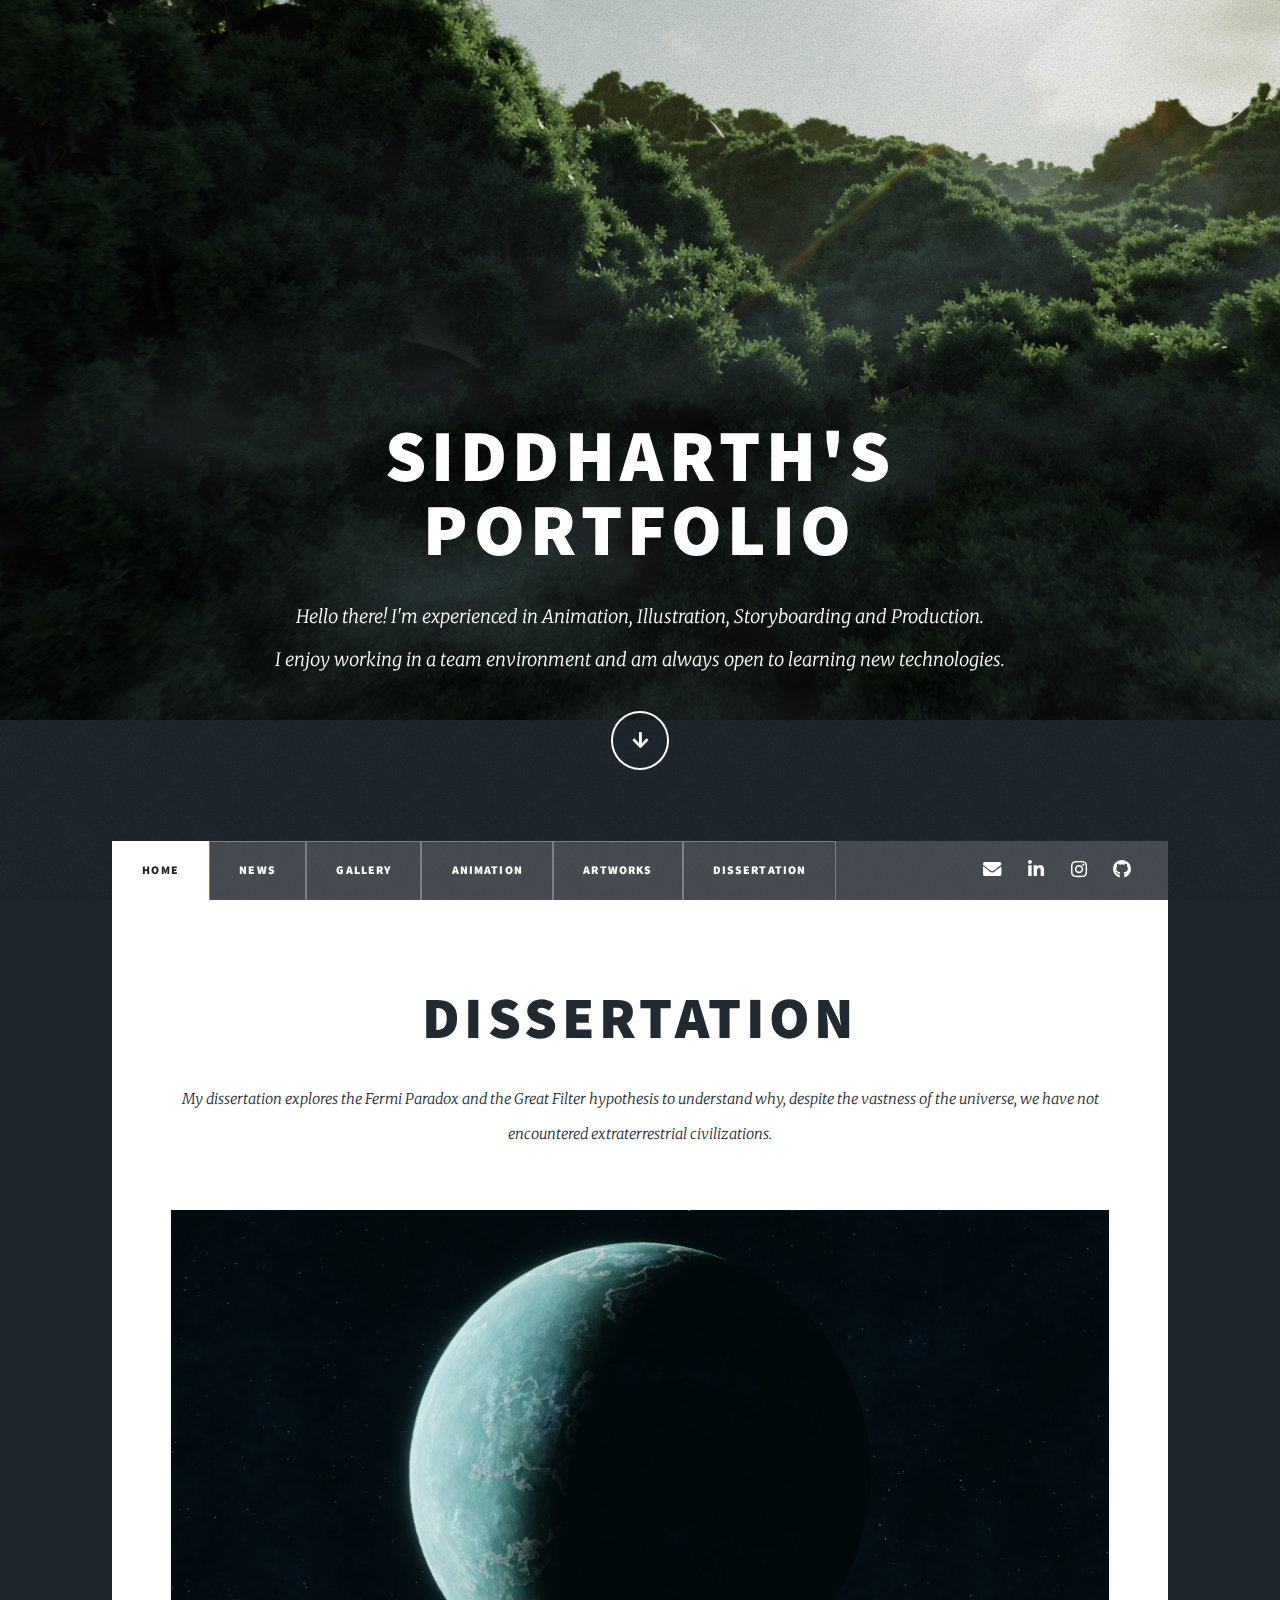
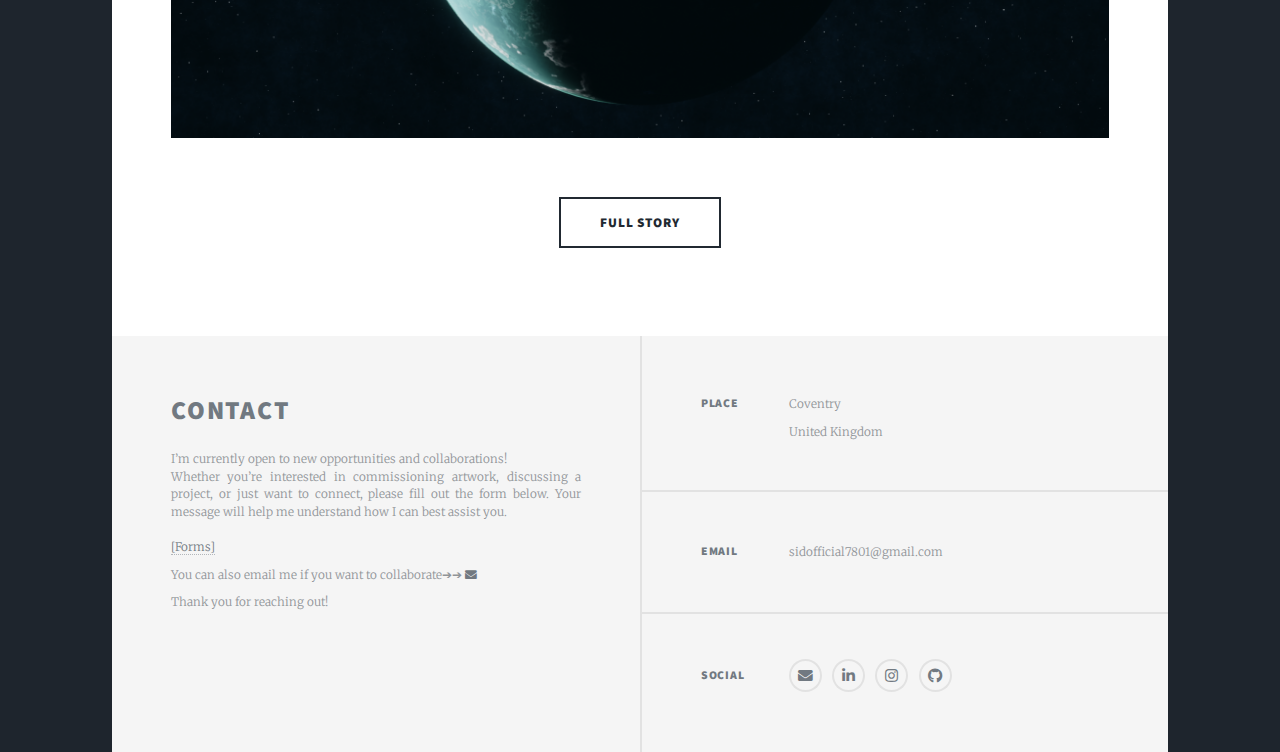
==== commit 6d88b01e: "Add files via upload" ====
--- a/index.html
+++ b/index.html
@@ -20,7 +20,7 @@
 					<div id="intro">
 						<h1>Siddharth's<br />
 						PORTFOLIO</h1>
-						<p>Hello there! I'm experienced in animation, video editing, production, and social media management.<br /> 
+						<p>Hello there! I'm experienced in Animation, Illustration, Storyboarding and Production.<br /> 
 							I enjoy working in a team environment and am always open to learning new technologies.</p>
 						<ul class="actions">
 							<li><a href="#header" class="button icon solid solo fa-arrow-down scrolly">Continue</a></li>
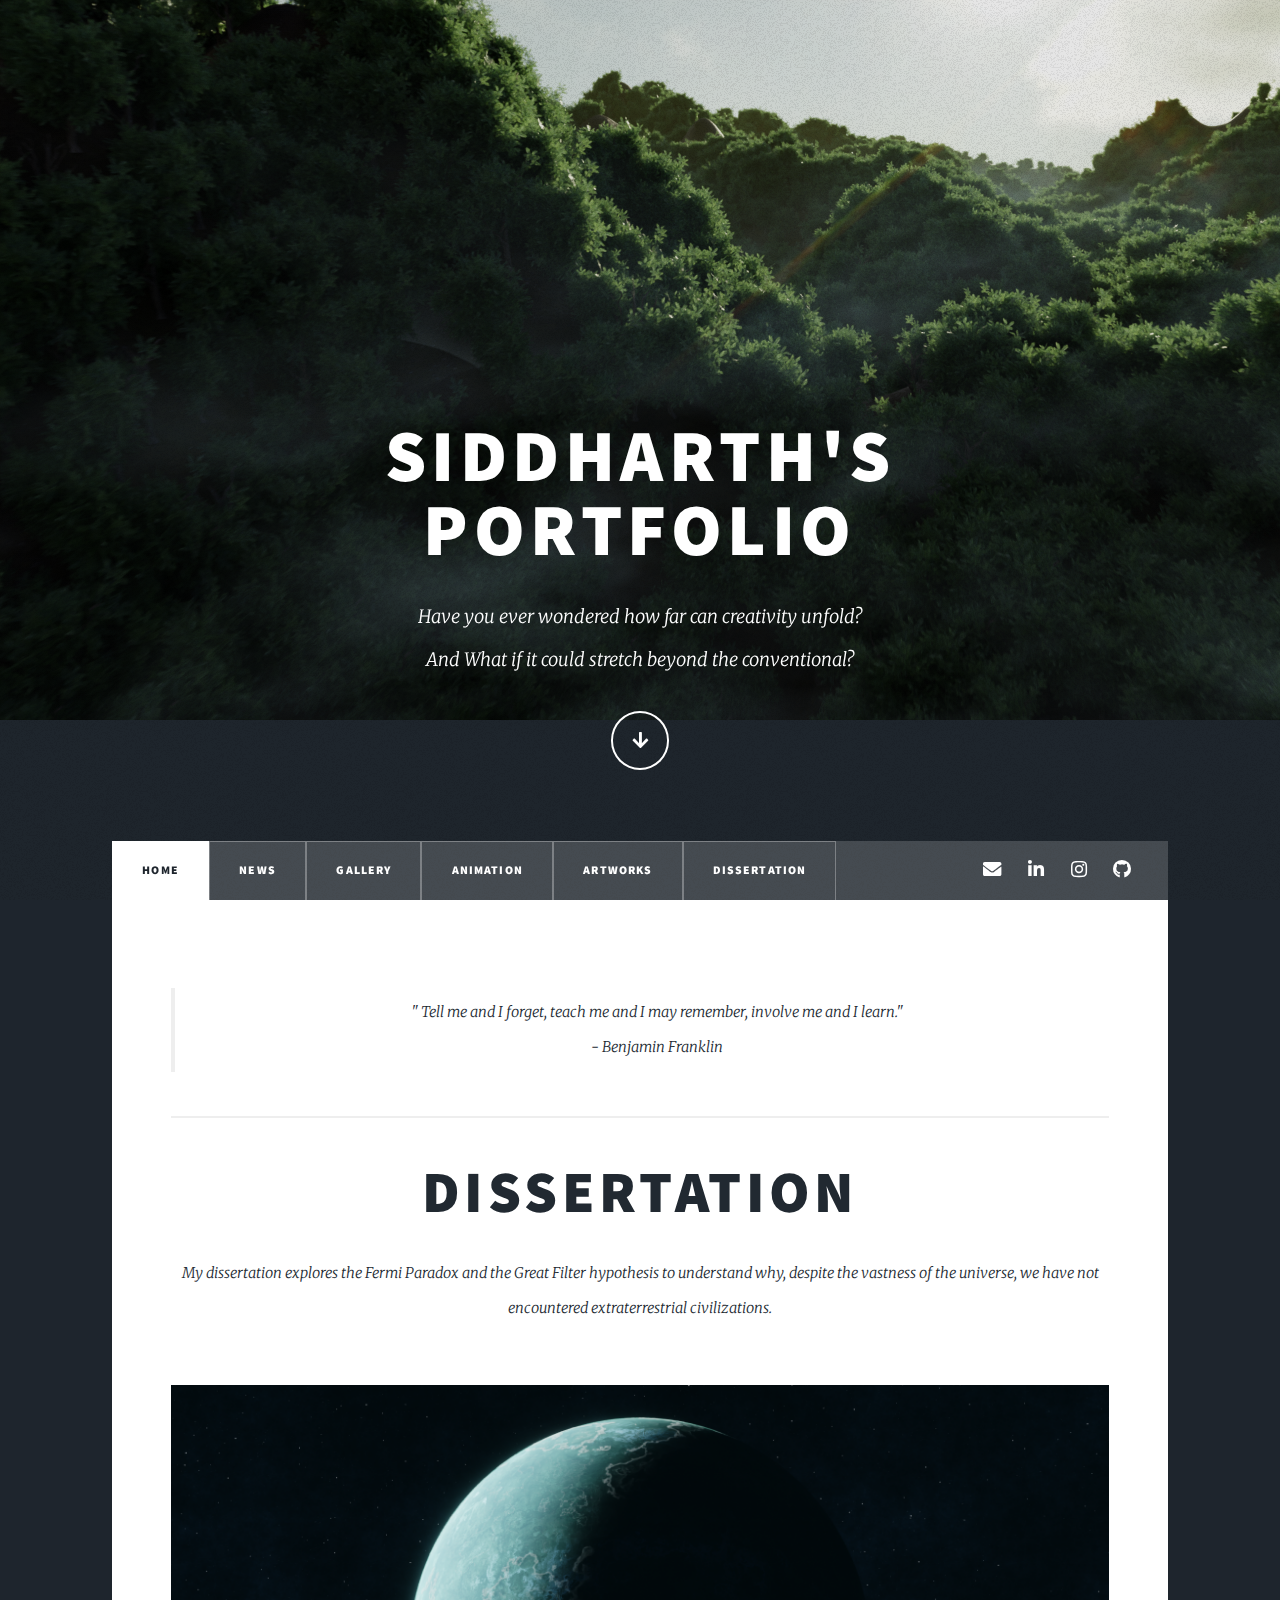
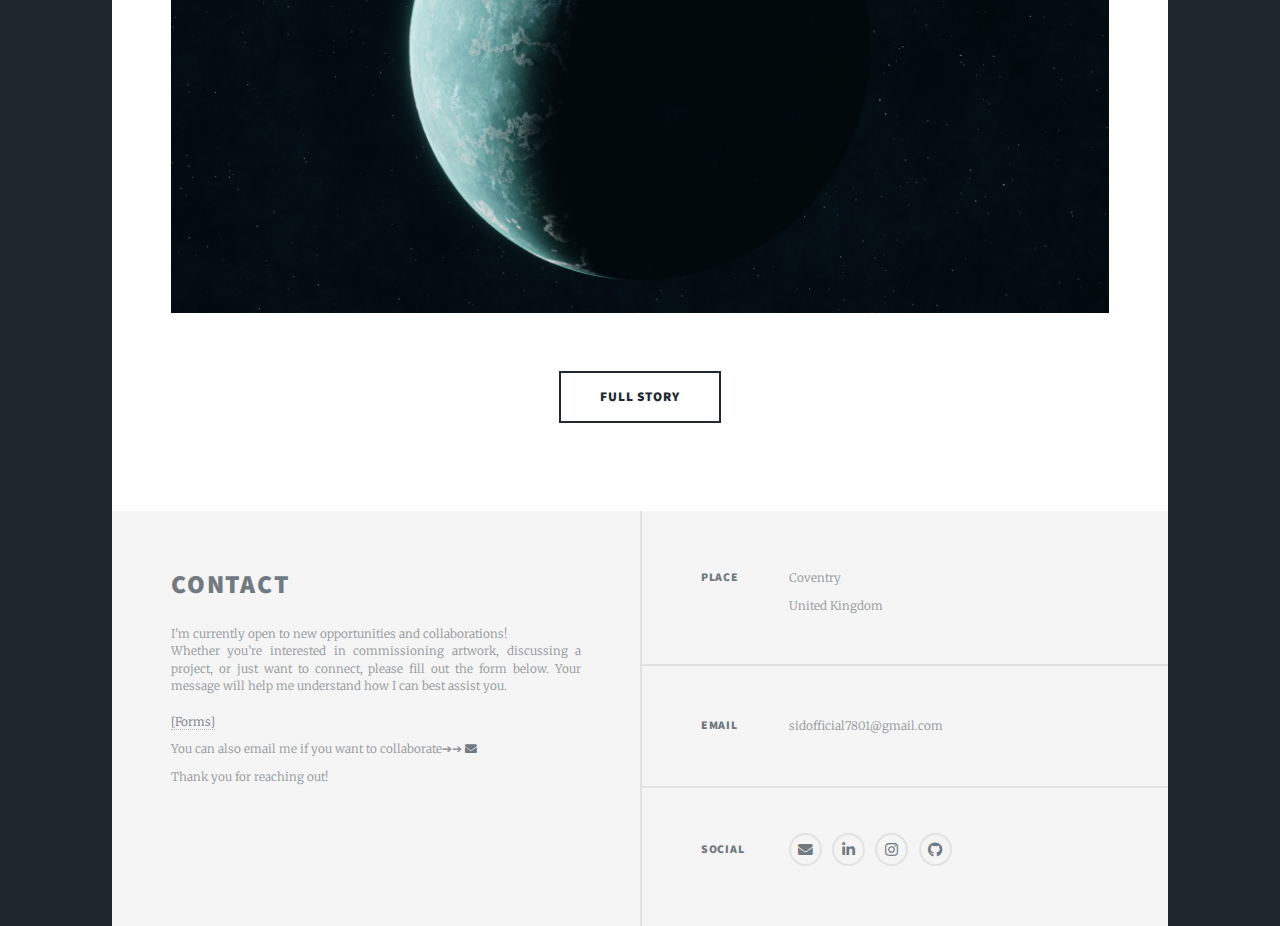
==== commit 9036b69d: "Add files via upload" ====
--- a/index.html
+++ b/index.html
@@ -20,8 +20,8 @@
 					<div id="intro">
 						<h1>Siddharth's<br />
 						PORTFOLIO</h1>
-						<p>Hello there! I'm experienced in Animation, Illustration, Storyboarding and Production.<br /> 
-							I enjoy working in a team environment and am always open to learning new technologies.</p>
+						<p>Have you ever wondered how far can creativity unfold?<br /> 
+							And What if it could stretch beyond the conventional?</p>
 						<ul class="actions">
 							<li><a href="#header" class="button icon solid solo fa-arrow-down scrolly">Continue</a></li>
 						</ul>
@@ -36,12 +36,12 @@
 				<!-- Nav -->
 					<nav id="nav">
 						<ul class="links SMN_effect-26">
-							<li class="active"><a href="index.html">Home</a></li>
-							<li><a href="news.html">News</a></li>
-							<li><a href="gallery.html">Gallery</a></li>
-							<li><a href="animation.html">Animation</a></li>
-							<li><a href="artworks.html">Artworks</a></li>
-							<li><a href="dissertation.html">Dissertation</a></li>
+							<li class="active"><a href="./">Home</a></li>
+							<li><a href="./news">News</a></li>
+							<li><a href="./gallery">Gallery</a></li>
+							<li><a href="./animation">Animation</a></li>
+							<li><a href="./artworks">Artworks</a></li>
+							<li><a href="./dissertation">Dissertation</a></li>
 							<!-- <li><a href="elements.html">Elements Reference</a></li> -->
 						</ul>
 						<ul class="icons">
@@ -58,6 +58,12 @@
 						<!-- Featured Post -->
 							<article class="post featured">
 								<header class="major">
+									<blockquote>" Tell me and I forget, teach me and I may remember, involve me and I learn." 
+									</br>- Benjamin Franklin
+									</blockquote>
+
+									<hr />
+
 									<!-- <span class="date">April 25, 2017</span> -->
 									<h2><a>DISSERTATION</a></h2>
 									<p>My dissertation explores the Fermi Paradox and the Great Filter hypothesis to 
@@ -130,7 +136,6 @@
 					<!-- <div id="copyright">
 						<ul><li>&copy; Untitled</li><li>Design: <a href="https://html5up.net">HTML5 UP</a></li></ul>
 					</div> -->
-
 			</div>
 
 		<!-- Scripts -->
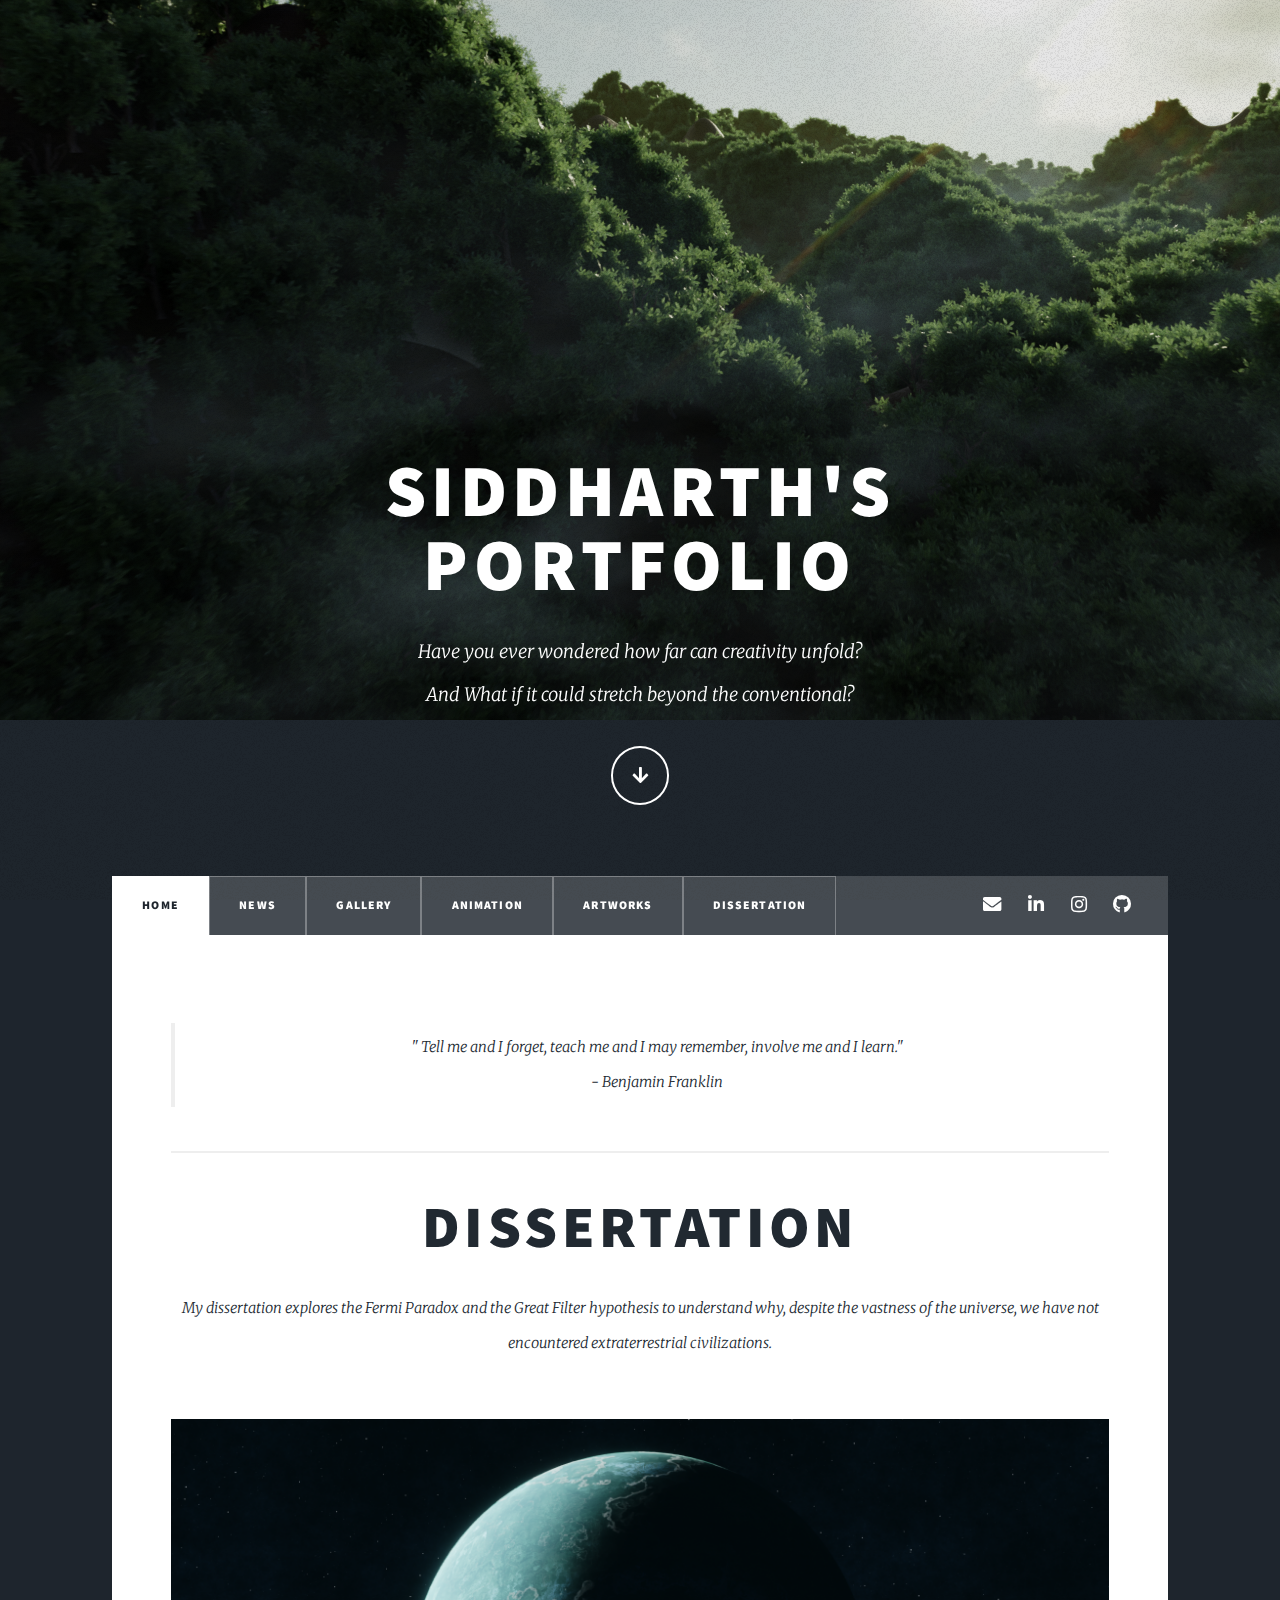
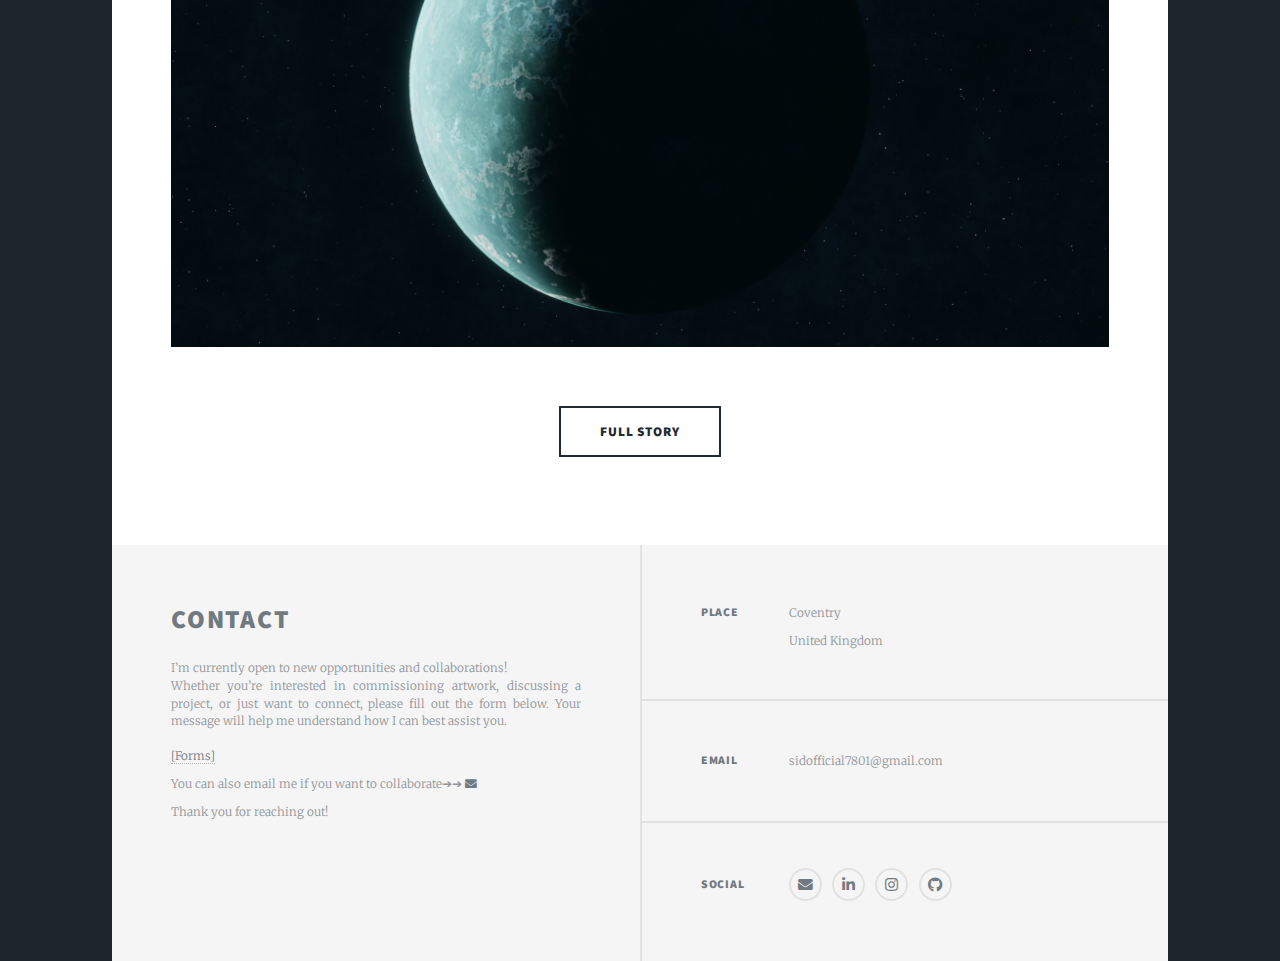
==== commit 1cdb4a4e: "Add files via upload" ====
--- a/index.html
+++ b/index.html
@@ -8,16 +8,22 @@
 		<link rel="stylesheet" href="assets/css/main.css" />
 		<link rel="stylesheet" href="assets/css/news.css" />
 		<link rel="stylesheet" href="assets/css/forms.css" />
+		<link rel="stylesheet" href="assets/css/overlay.css" />
 		<link rel="stylesheet" href="http://cdnjs.cloudflare.com/ajax/libs/font-awesome/4.4.0/css/font-awesome.min.css">
 		<noscript><link rel="stylesheet" href="assets/css/noscript.css" /></noscript>
 	</head>
 	<body class="is-preload">
+		<div class="overlay">
+			<img src="images/Cat.png" alt="Overlay Image">
+		  </div>
+		
 
 		<!-- Wrapper -->
 			<div id="wrapper" class="fade-in">
 
 				<!-- Intro -->
 					<div id="intro">
+						
 						<h1>Siddharth's<br />
 						PORTFOLIO</h1>
 						<p>Have you ever wondered how far can creativity unfold?<br /> 
@@ -25,11 +31,12 @@
 						<ul class="actions">
 							<li><a href="#header" class="button icon solid solo fa-arrow-down scrolly">Continue</a></li>
 						</ul>
+						
 					</div>
 
 				<!-- Header -->
 					<header id="header">
-						<a href="index.html" class="logo"><img src="images\Logo.png" alt="" /></a>
+						<a href="./" class="logo"><img src="images\Logo.png" alt="" /></a>
 						<!-- <a href="index.html" class="logo">Siddharth Balaji</a> -->
 					</header>
 
@@ -54,6 +61,7 @@
 
 				<!-- Main -->
 					<div id="main">
+						
 
 						<!-- Featured Post -->
 							<article class="post featured">
@@ -70,9 +78,9 @@
 										understand why, despite the vastness of the universe,
 										 we have not encountered extraterrestrial civilizations.</p>
 								</header>
-								<a class="image main"><img src="images\Planet.png" alt="" /></a>
+								<a class="image main"><img src="images\Planet.png" loading="lazy" alt="" /></a>
 								<ul class="actions special">
-									<li><a href="dissertation.html" class="button large">Full Story</a></li>
+									<li><a href="./dissertation" class="button large">Full Story</a></li>
 								</ul>
 							</article>
 					</div>
--- a/assets/css/main.css
+++ b/assets/css/main.css
@@ -28,6 +28,7 @@
 body {
 	line-height: 1;
 }
+
 
 ol, ul {
 	list-style: none;
@@ -3304,14 +3305,14 @@
 
 		#wrapper.fade-in:before {
 			pointer-events: none;
-			-moz-transition: opacity 1s ease-in-out;
-			-webkit-transition: opacity 1s ease-in-out;
-			-ms-transition: opacity 1s ease-in-out;
-			transition: opacity 1s ease-in-out;
-			-moz-transition-delay: 0.75s;
-			-webkit-transition-delay: 0.75s;
-			-ms-transition-delay: 0.75s;
-			transition-delay: 0.75s;
+			-moz-transition: opacity 0.5s ease-in-out;
+			-webkit-transition: opacity 0.5s ease-in-out;
+			-ms-transition: opacity 0.5s ease-in-out;
+			transition: opacity 0.5s ease-in-out;
+			-moz-transition-delay: 0.5s;
+			-webkit-transition-delay: 0.5s;
+			-ms-transition-delay: 0.5s;
+			transition-delay: 0.5s;
 			background: #1e252d;
 			content: '';
 			display: block;
